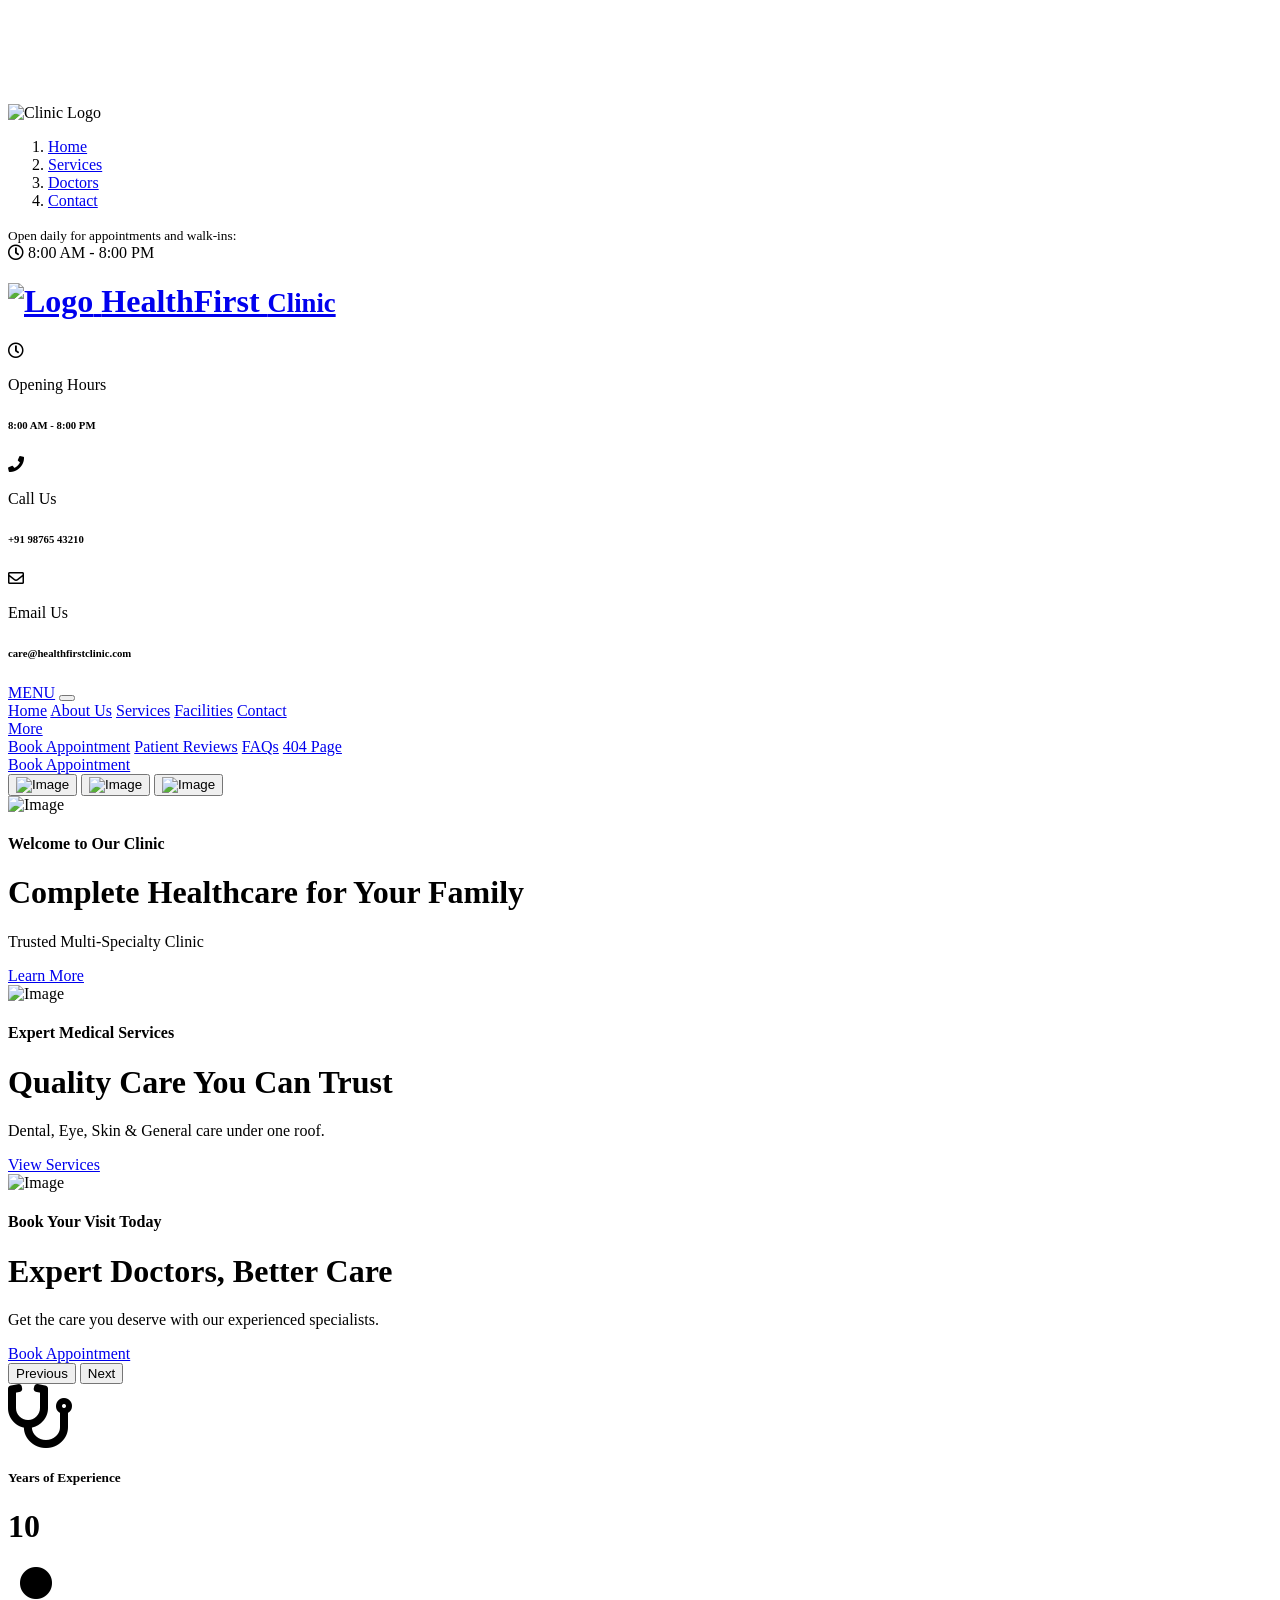
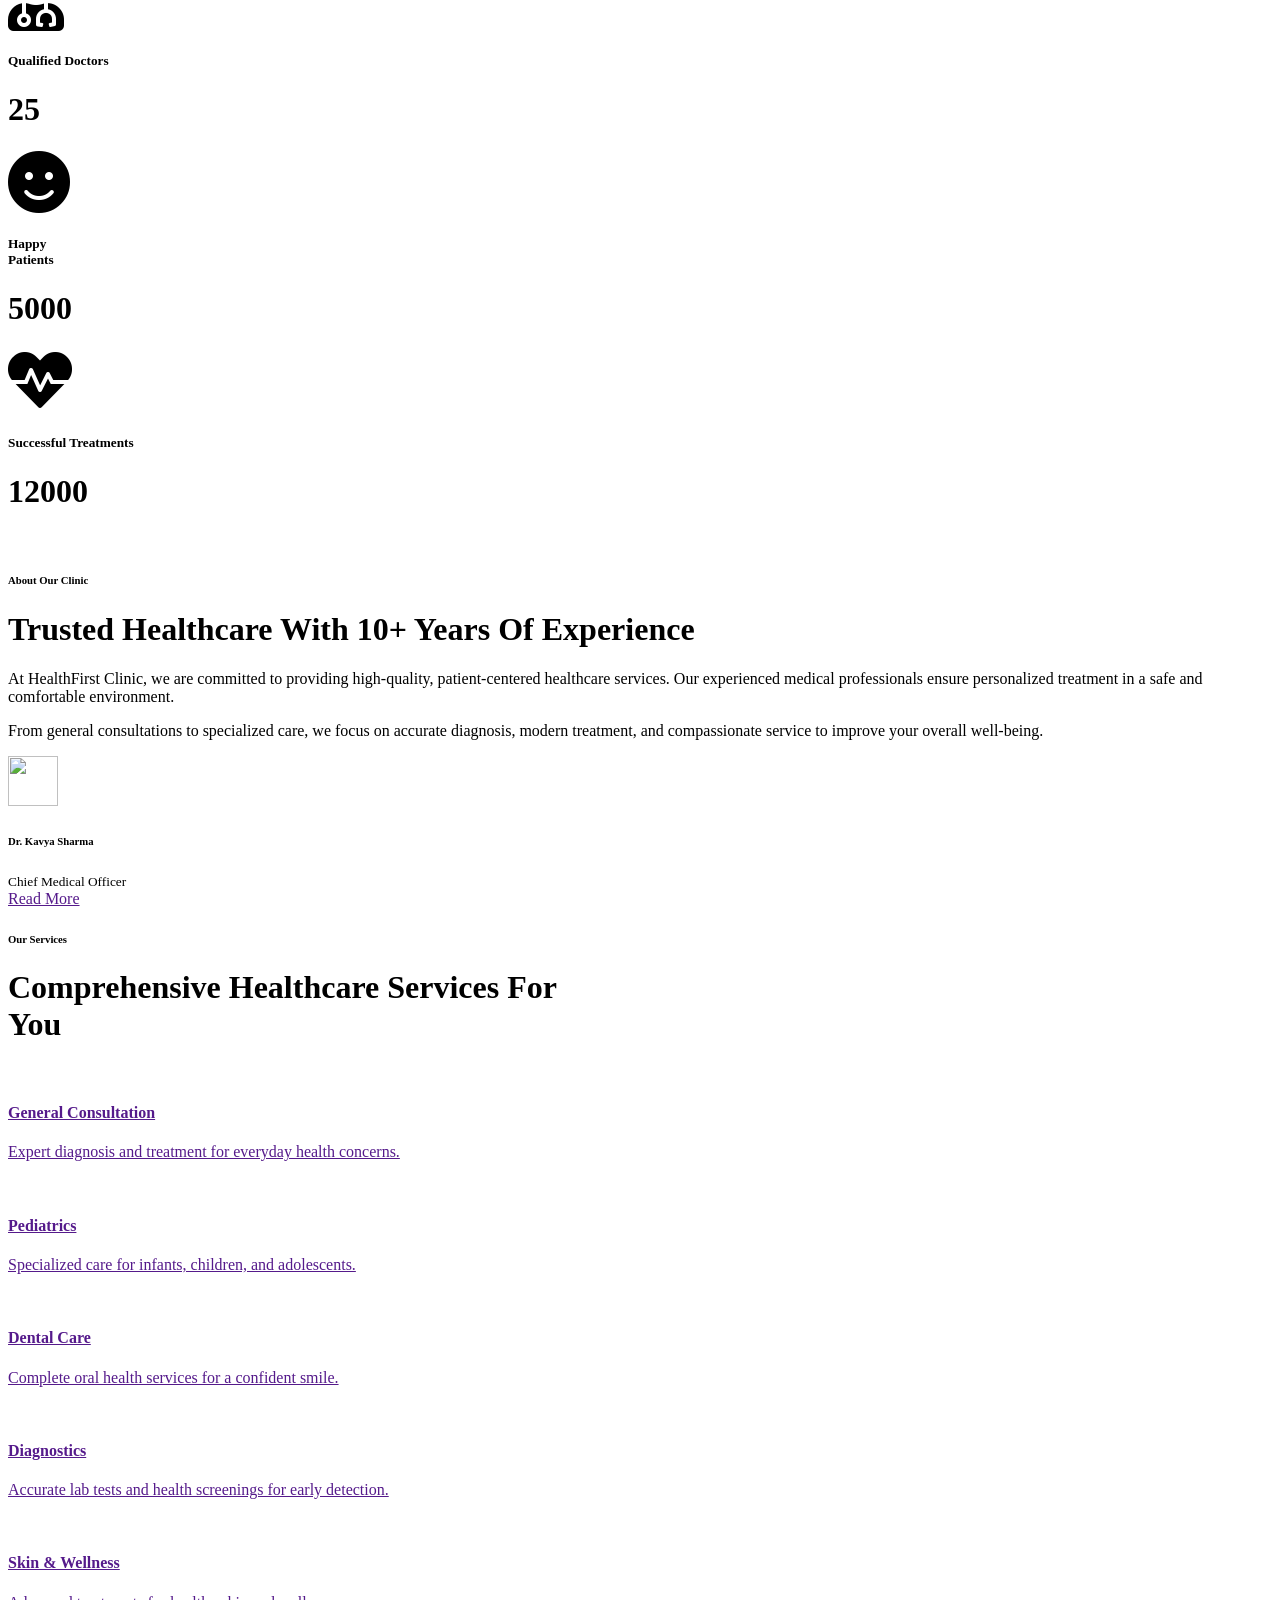
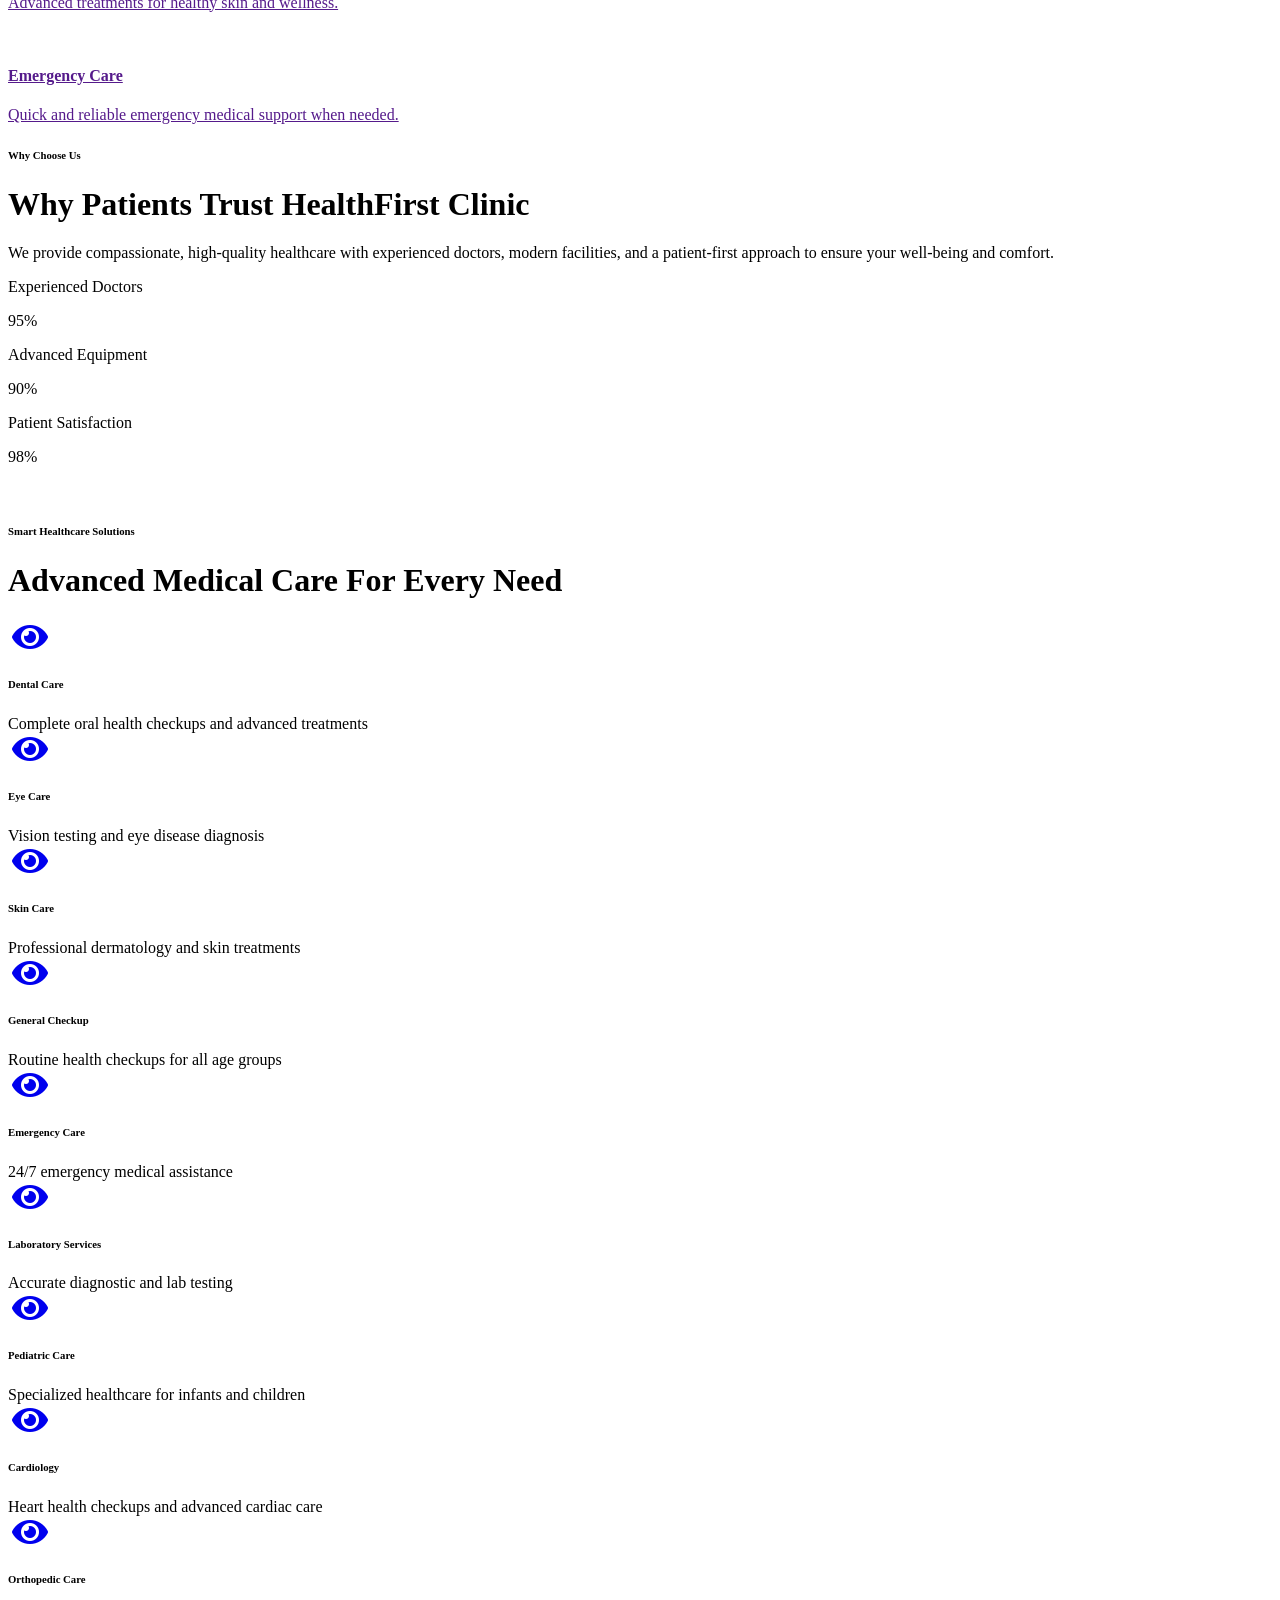
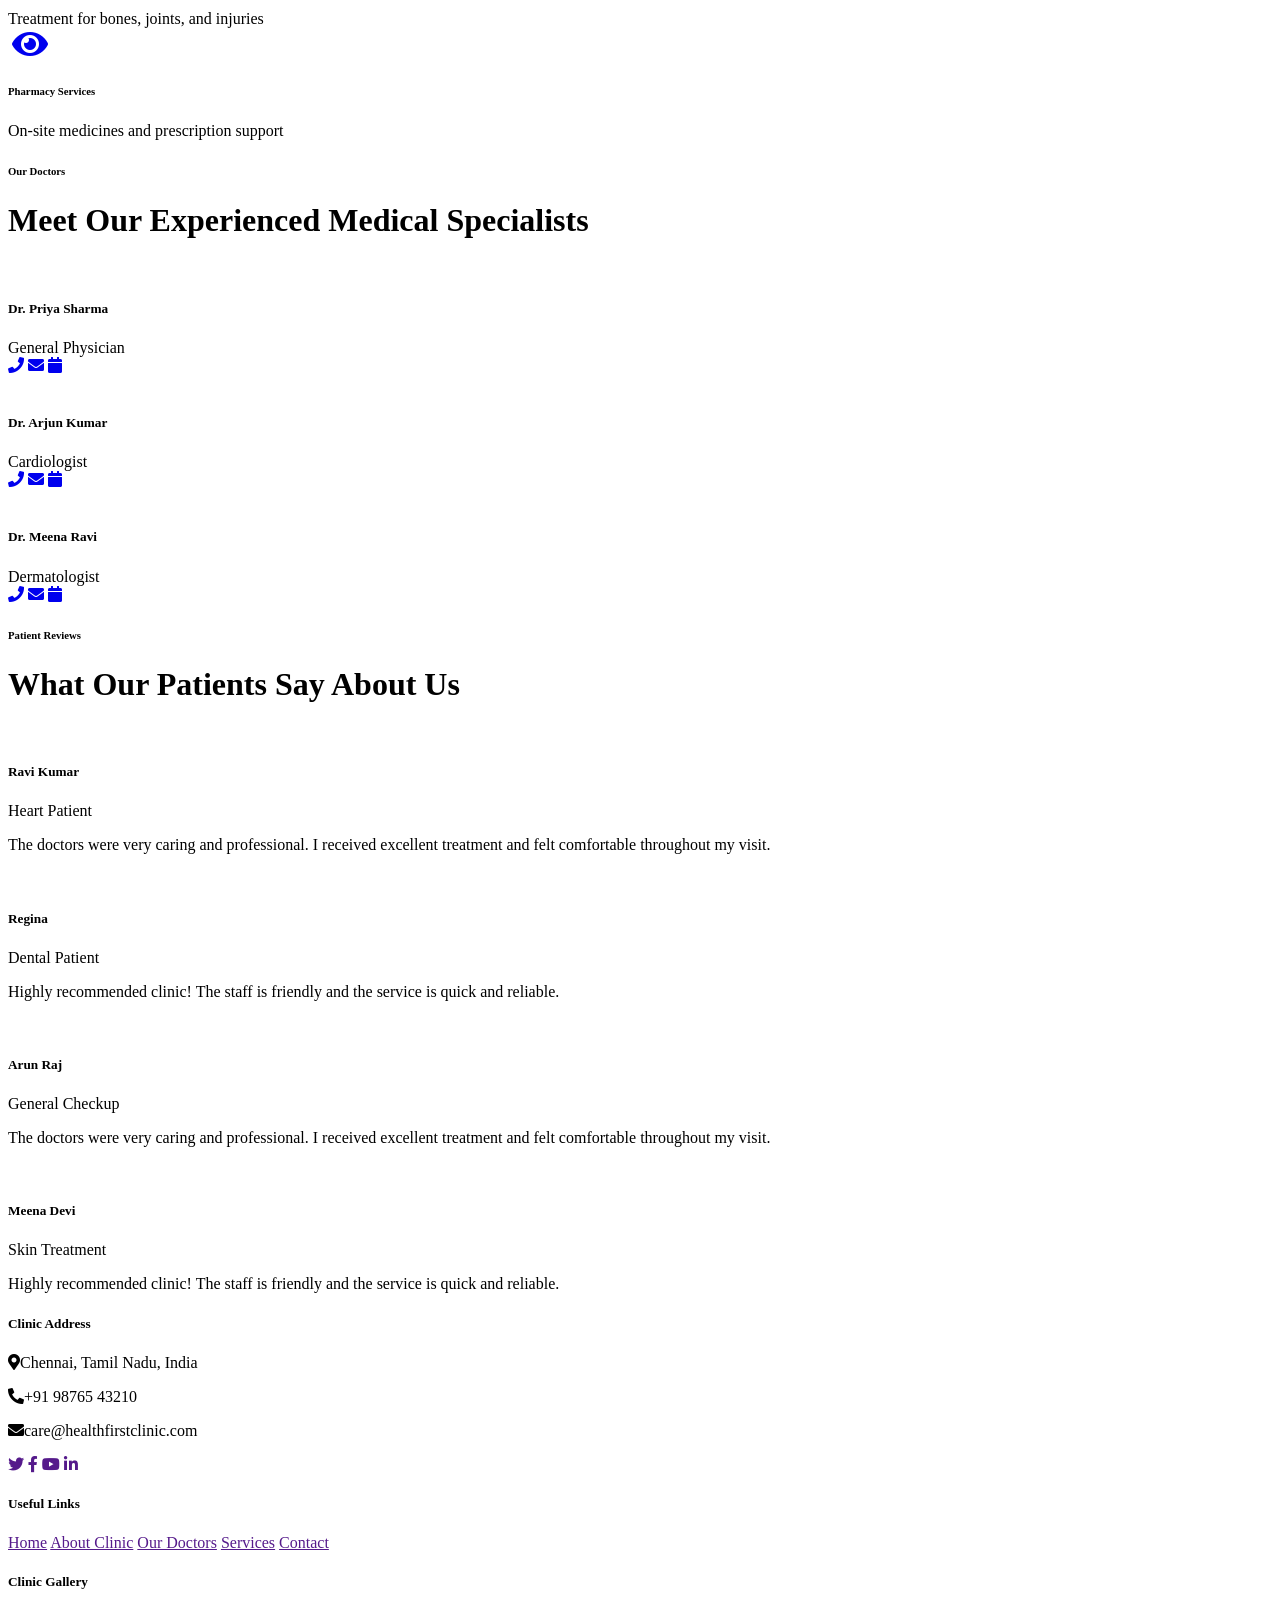
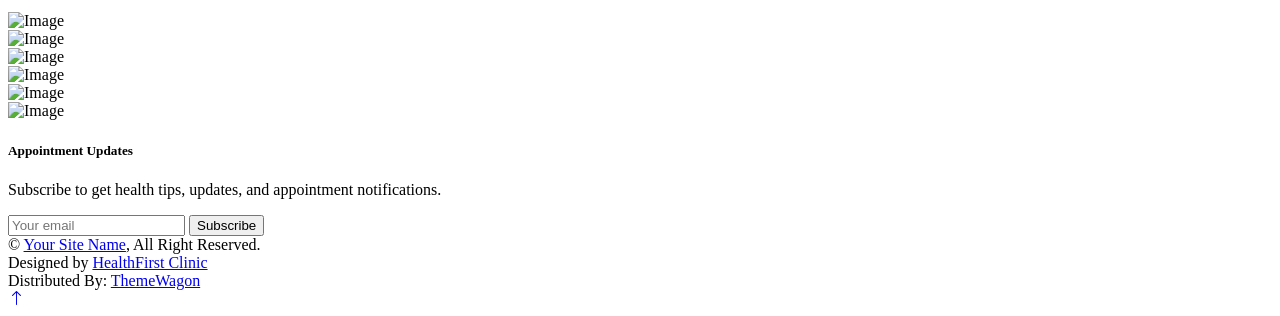
==== index.html @ e44567f0 "Add files via upload" ====
<!DOCTYPE html>
<html lang="en">

<head>
    <meta charset="utf-8">
    <title>HealthFirst Clinic</title>
    <meta content="width=device-width, initial-scale=1.0" name="viewport">
    <meta content="clinic, family doctor, dental care, pediatrics, diagnostics, healthcare" name="keywords">
    <meta
        content="HealthFirst Clinic offers family medicine, pediatrics, diagnostics, dental care, and preventive wellness services in a welcoming modern clinic."
        name="description">

    <!-- Favicon -->
    <link href="img/logo.png" rel="icon">

    <!-- Google Web Fonts -->
    <link rel="preconnect" href="https://fonts.googleapis.com">
    <link rel="preconnect" href="https://fonts.gstatic.com" crossorigin>
    <link
        href="https://fonts.googleapis.com/css2?family=Manrope:wght@400;500;600;700;800&family=Libre+Baskerville:wght@400;700&display=swap"
        rel="stylesheet">

    <!-- Icon Font Stylesheet -->
    <link href="https://cdnjs.cloudflare.com/ajax/libs/font-awesome/5.10.0/css/all.min.css" rel="stylesheet">
    <link href="https://cdn.jsdelivr.net/npm/bootstrap-icons@1.4.1/font/bootstrap-icons.css" rel="stylesheet">

    <!-- Libraries Stylesheet -->
    <link href="lib/animate/animate.min.css" rel="stylesheet">
    <link href="lib/owlcarousel/assets/owl.carousel.min.css" rel="stylesheet">
    <link href="lib/lightbox/css/lightbox.min.css" rel="stylesheet">

    <!-- Customized Bootstrap Stylesheet -->
    <link href="css/bootstrap.min.css" rel="stylesheet">

    <!-- Template Stylesheet -->
    <link href="css/style.css" rel="stylesheet">
</head>

<body>
    <!-- Spinner Start -->
    <div id="spinner"
        class="show bg-white position-fixed translate-middle w-100 vh-100 top-50 start-50 d-flex align-items-center justify-content-center">
        <div class="spinner-border position-relative text-primary" style="width: 6rem; height: 6rem;" role="status">
        </div>
        <img src="img/logo.png" class="spinner-logo position-absolute top-50 start-50 translate-middle"
            alt="Clinic Logo">
    </div>
    <!-- Spinner End -->


    <!-- Topbar Start -->
    <div class="container-fluid bg-light px-0 wow fadeIn" data-wow-delay="0.1s">
        <div class="row gx-0 align-items-center d-none d-lg-flex">
            <div class="col-lg-6 px-5 text-start">
                <ol class="breadcrumb mb-0">
                    <li class="breadcrumb-item"><a class="small text-secondary" href="#home">Home</a></li>
                    <li class="breadcrumb-item"><a class="small text-secondary" href="#services">Services</a></li>
                    <li class="breadcrumb-item"><a class="small text-secondary" href="#team">Doctors</a></li>
                    <li class="breadcrumb-item"><a class="small text-secondary" href="#contact">Contact</a></li>
                </ol>
            </div>
            <div class="col-lg-6 px-5 text-end">
                <small>Open daily for appointments and walk-ins:</small>
                <div class="h-100 d-inline-flex align-items-center">
                    <span class="btn-square text-primary border-end rounded-0"><i class="far fa-clock"></i></span>
                    <span class="small ps-3 text-secondary">8:00 AM - 8:00 PM</span>
                </div>
            </div>
        </div>
    </div>
    <!-- Topbar End -->


    <!-- Brand & Contact Start -->
    <div class="container-fluid py-4 px-5 wow fadeIn" data-wow-delay="0.1s">
        <div class="row align-items-center top-bar">
            <div class="col-lg-4 col-md-12 text-center text-lg-start">
                <a href="index.html" class="navbar-brand m-0 p-0">
                    <h1 class="fw-bold m-0 d-flex align-items-center">

                        <img src="img/logo.png" alt="Logo" class="logo-img">

                        <span class="logo-text">
                            HealthFirst
                            <small>Clinic</small>
                        </span>

                    </h1>
                </a>
            </div>

            <!-- Contact Info -->
            <div class="col-lg-8 d-none d-lg-block">
                <div class="row">

                    <!-- Opening Hours -->
                    <div class="col-lg-4 d-flex align-items-center ">
                        <div class="d-flex align-items-center">
                            <div class="flex-shrink-0 btn-lg-square border rounded-circle">
                                <i class="far fa-clock text-primary"></i>
                            </div>
                            <div class="ps-3">
                                <p class="mb-2">Opening Hours</p>
                                <h6 class="mb-0">8:00 AM - 8:00 PM</h6>
                            </div>
                        </div>
                    </div>

                    <!-- Call Us -->
                    <div class="col-lg-4 d-flex align-items-center ">
                        <div class="d-flex align-items-center">
                            <div class="flex-shrink-0 btn-lg-square border rounded-circle">
                                <i class="fa fa-phone text-primary"></i>
                            </div>
                            <div class="ps-3">
                                <p class="mb-2">Call Us</p>
                                <h6 class="mb-0">+91 98765 43210</h6>
                            </div>
                        </div>
                    </div>

                    <!-- Email -->
                    <div class="col-lg-4 d-flex align-items-center justify-content-end">
                        <div class="d-flex align-items-center">
                            <div class="flex-shrink-0 btn-lg-square border rounded-circle">
                                <i class="far fa-envelope text-primary"></i>
                            </div>
                            <div class="ps-3">
                                <p class="mb-2">Email Us</p>
                                <h6 class="mb-0">care@healthfirstclinic.com</h6>
                            </div>
                        </div>
                    </div>

                </div>
            </div>

        </div>
    </div>
    <!-- Brand & Contact End -->


    <!-- Navbar Start -->
    <nav class="navbar navbar-expand-lg bg-primary navbar-dark sticky-top py-lg-0 px-lg-5 wow fadeIn"
        data-wow-delay="0.1s">
        <a href="#" class="navbar-brand ms-3 d-lg-none">MENU</a>
        <button type="button" class="navbar-toggler me-3" data-bs-toggle="collapse" data-bs-target="#navbarCollapse">
            <span class="navbar-toggler-icon"></span>
        </button>
        <div class="collapse navbar-collapse" id="navbarCollapse">
            <div class="navbar-nav me-auto p-3 p-lg-0">
                <a href="index.html" class="nav-item nav-link active">Home</a>
                <a href="about.html" class="nav-item nav-link">About Us</a>
                <a href="services.html" class="nav-item nav-link">Services</a>
                <a href="facilities.html" class="nav-item nav-link">Facilities</a>
                <a href="contact.html" class="nav-item nav-link">Contact</a>
                <div class="nav-item dropdown">
                    <a href="#" class="nav-link dropdown-toggle" data-bs-toggle="dropdown">More</a>

                    <div class="dropdown-menu border-0 rounded-0 rounded-bottom m-0">
                        <a href="appointment.html" class="dropdown-item">Book Appointment</a>
                        <a href="testimonial.html" class="dropdown-item">Patient Reviews</a>
                        <a href="faq.html" class="dropdown-item">FAQs</a>
                        <a href="404.html" class="dropdown-item">404 Page</a>
                    </div>
                </div>
            </div>

            <a href="#contact" class="btn btn-sm btn-light rounded-pill py-2 px-4 d-none d-lg-block">Book
                Appointment</a>
        </div>
    </nav>
    <!-- Navbar End -->


    <!-- Carousel Start -->
    <div class="container-fluid p-0 mb-5 hero-gradient wow fadeIn" data-wow-delay="0.1s">
        <div id="header-carousel" class="carousel slide" data-bs-ride="carousel">
            <div class="carousel-indicators">
                <button type="button" data-bs-target="#header-carousel" data-bs-slide-to="0" class="active"
                    aria-current="true" aria-label="Slide 1">
                    <img class="img-fluid" src="img/carousel-1.jpg" alt="Image">
                </button>
                <button type="button" data-bs-target="#header-carousel" data-bs-slide-to="1" aria-label="Slide 2">
                    <img class="img-fluid" src="img/carousel-2.jpg" alt="Image">
                </button>
                <button type="button" data-bs-target="#header-carousel" data-bs-slide-to="2" aria-label="Slide 3">
                    <img class="img-fluid" src="img/carousel-3.jpg" alt="Image">
                </button>
            </div>
            <div class="carousel-inner">
                <div class="carousel-item active">
                    <img class="w-100" src="img/carousel-1.jpg" alt="Image">
                    <div class="carousel-caption">
                        <div class="p-3" style="max-width: 900px;">
                            <h4 class="text-white text-uppercase mb-4 animated zoomIn">Welcome to Our Clinic</h4>
                            <h1 class="display-1 text-white mb-0 animated zoomIn">Complete Healthcare for Your Family
                            </h1>
                            <p class="text-white mb-3">Trusted Multi-Specialty Clinic</p>
                            <a href="#" class="btn btn-primary py-3 px-5 animated zoomIn">
                                Learn More
                            </a>
                        </div>
                    </div>
                </div>
                <div class="carousel-item">
                    <img class="w-100" src="img/carousel-2.jpg" alt="Image">
                    <div class="carousel-caption">
                        <div class="p-3" style="max-width: 900px;">
                            <h4 class="text-white text-uppercase mb-4 animated zoomIn">Expert Medical Services</h4>
                            <h1 class="display-1 text-white mb-0 animated zoomIn">Quality Care You Can Trust</h1>
                            <p class="text-white mb-4 animated zoomIn">
                                Dental, Eye, Skin & General care under one roof.
                            </p>
                            <a href="#" class="btn btn-primary py-3 px-5 animated zoomIn">
                                View Services
                            </a>
                        </div>
                    </div>
                </div>
                <div class="carousel-item">
                    <img class="w-100" src="img/carousel-3.jpg" alt="Image">
                    <div class="carousel-caption">
                        <div class="p-3" style="max-width: 900px;">
                            <h4 class="text-white text-uppercase mb-4 animated zoomIn">Book Your Visit Today</h4>
                            <h1 class="display-1 text-white mb-0 animated zoomIn">Expert Doctors, Better Care</h1>
                            <p class="text-white mb-4 animated zoomIn">
                                Get the care you deserve with our experienced specialists.
                            </p>
                            <a href="#" class="btn btn-primary py-3 px-5 animated zoomIn">
                                Book Appointment
                            </a>
                        </div>
                    </div>
                </div>
            </div>
            <button class="carousel-control-prev" type="button" data-bs-target="#header-carousel" data-bs-slide="prev">
                <span class="carousel-control-prev-icon" aria-hidden="true"></span>
                <span class="visually-hidden">Previous</span>
            </button>
            <button class="carousel-control-next" type="button" data-bs-target="#header-carousel" data-bs-slide="next">
                <span class="carousel-control-next-icon" aria-hidden="true"></span>
                <span class="visually-hidden">Next</span>
            </button>
        </div>
    </div>
    <!-- Carousel End -->


    <!-- Facts Start -->
    <div class="container-xxl py-5">
        <div class="container">
            <div class="row g-4">
                <div class="col-lg-3 col-md-6 wow fadeInUp" data-wow-delay="0.1s">
                    <div class="fact-item bg-light rounded text-center h-100 p-5">
                        <i class="fa fa-stethoscope fa-4x gradient-icon mb-4"></i>
                        <h5 class="mb-3">Years of Experience</h5>
                        <h1 class="display-5 mb-0" data-toggle="counter-up">10</h1>
                    </div>
                </div>
                <div class="col-lg-3 col-md-6 wow fadeInUp" data-wow-delay="0.3s">
                    <div class="fact-item bg-light rounded text-center h-100 p-5">
                        <i class="fa fa-user-md fa-4x gradient-icon mb-4"></i>
                        <h5 class="mb-3">Qualified Doctors</h5>
                        <h1 class="display-5 mb-0" data-toggle="counter-up">25</h1>
                    </div>
                </div>
                <div class="col-lg-3 col-md-6 wow fadeInUp" data-wow-delay="0.5s">
                    <div class="fact-item bg-light rounded text-center h-100 p-5">
                        <i class="fa fa-smile fa-4x gradient-icon mb-4"></i>
                        <h5 class="mb-3">Happy <br> Patients</h5>
                        <h1 class="display-5 mb-0" data-toggle="counter-up">5000</h1>
                    </div>
                </div>
                <div class="col-lg-3 col-md-6 wow fadeInUp" data-wow-delay="0.7s">
                    <div class="fact-item bg-light rounded text-center h-100 p-5">
                        <i class="fa fa-heartbeat fa-4x gradient-icon mb-4"></i>
                        <h5 class="mb-3">Successful Treatments</h5>
                        <h1 class="display-5 mb-0" data-toggle="counter-up">12000</h1>
                    </div>
                </div>
            </div>
        </div>
    </div>
    <!-- Facts End -->


    <!-- About Start -->
    <div class="container-xxl py-5">
        <div class="container">
            <div class="row g-5">
                <div class="col-lg-6 wow fadeInUp" data-wow-delay="0.1s">
                    <div class="img-border">
                        <img class="img-fluid" src="img/about.jpg" alt="">
                    </div>
                </div>
                <div class="col-lg-6 wow fadeInUp" data-wow-delay="0.5s">
                    <div class="h-100">
                        <h6 class="section-title bg-white text-start text-primary pe-3">About Our Clinic</h6>
                        <h1 class="display-6 mb-4">Trusted Healthcare With <span class="text-primary">10+ Years</span>
                            Of Experience</h1>
                        <p>At HealthFirst Clinic, we are committed to providing high-quality, patient-centered
                            healthcare
                            services. Our experienced medical professionals ensure personalized treatment in a safe and
                            comfortable environment.
                        </p>
                        <p class="mb-4">From general consultations to specialized care, we focus on accurate diagnosis,
                            modern treatment,
                            and compassionate service to improve your overall well-being.
                        </p>
                        <div class="d-flex align-items-center mb-4 pb-2">
                            <img class="flex-shrink-0 rounded-circle" src="img/team-1.jpg" alt=""
                                style="width: 50px; height: 50px;">
                            <div class="ps-4">
                                <h6>Dr. Kavya Sharma</h6>
                                <small>Chief Medical Officer</small>
                            </div>
                        </div>
                        <a class="btn btn-primary rounded-pill py-3 px-5" href="">Read More</a>
                    </div>
                </div>
            </div>
        </div>
    </div>
    <!-- About End -->


    <!-- Service Start -->
    <div class="container-xxl py-5">
        <div class="container">
            <div class="text-center mx-auto mb-5 wow fadeInUp" data-wow-delay="0.1s" style="max-width: 600px;">
                <h6 class="section-title bg-white text-center text-primary px-3">Our Services</h6>
                <h1 class="display-6 mb-4">Comprehensive Healthcare Services For You</h1>
            </div>
            <div class="row g-4">
                <div class="col-lg-4 col-md-6 wow fadeInUp" data-wow-delay="0.1s">
                    <a class="service-item d-block rounded text-center h-100 p-4" href="">
                        <img class="img-fluid rounded mb-4" src="img/service-1.jpg" alt="">
                        <h4 class="mb-0">General Consultation</h4>
                        <p class="clinic-text">Expert diagnosis and treatment for everyday health concerns.</p>
                    </a>
                </div>
                <div class="col-lg-4 col-md-6 wow fadeInUp" data-wow-delay="0.3s">
                    <a class="service-item d-block rounded text-center h-100 p-4" href="">
                        <img class="img-fluid rounded mb-4" src="img/service-2.jpg" alt="">
                        <h4 class="mb-0">Pediatrics</h4>
                        <p class="clinic-text">Specialized care for infants, children, and adolescents.</p>
                    </a>
                </div>
                <div class="col-lg-4 col-md-6 wow fadeInUp" data-wow-delay="0.5s">
                    <a class="service-item d-block rounded text-center h-100 p-4" href="">
                        <img class="img-fluid rounded mb-4" src="img/service-3.jpg" alt="">
                        <h4 class="mb-0">Dental Care</h4>
                        <p class="clinic-text">Complete oral health services for a confident smile.</p>
                    </a>
                </div>
                <div class="col-lg-4 col-md-6 wow fadeInUp" data-wow-delay="0.1s">
                    <a class="service-item d-block rounded text-center h-100 p-4" href="">
                        <img class="img-fluid rounded mb-4" src="img/service-4.jpg" alt="">
                        <h4 class="mb-0">Diagnostics</h4>
                        <p class="clinic-text">Accurate lab tests and health screenings for early detection.</p>
                    </a>
                </div>
                <div class="col-lg-4 col-md-6 wow fadeInUp" data-wow-delay="0.3s">
                    <a class="service-item d-block rounded text-center h-100 p-4" href="">
                        <img class="img-fluid rounded mb-4" src="img/service-5.jpg" alt="">
                        <h4 class="mb-0">Skin & Wellness</h4>
                        <p class="clinic-text">Advanced treatments for healthy skin and wellness.</p>
                    </a>
                </div>
                <div class="col-lg-4 col-md-6 wow fadeInUp" data-wow-delay="0.5s">
                    <a class="service-item d-block rounded text-center h-100 p-4" href="">
                        <img class="img-fluid rounded mb-4" src="img/service-6.jpg" alt="">
                        <h4 class="mb-0">Emergency Care</h4>
                        <p class="clinic-text">Quick and reliable emergency medical support when needed.</p>
                    </a>
                </div>
            </div>
        </div>
    </div>
    <!-- Service End -->


    <!-- Feature Start -->
    <div class="container-xxl py-5">
        <div class="container">
            <div class="row g-5">
                <div class="col-lg-6 wow fadeInUp" data-wow-delay="0.1s">
                    <div class="h-100">
                        <h6 class="section-title bg-white text-start text-primary pe-3">Why Choose Us</h6>
                        <h1 class="display-6 mb-4">
                            Why Patients Trust <span class="text-primary">HealthFirst Clinic</span>
                        </h1>
                        <p class="clinic-text mb-4">
                            We provide compassionate, high-quality healthcare with experienced doctors, modern
                            facilities,
                            and a patient-first approach to ensure your well-being and comfort.
                        </p>
                        <div class="row g-4">
                            <div class="col-12">
                                <div class="skill">
                                    <div class="d-flex justify-content-between">
                                        <p class="mb-2">Experienced Doctors</p>
                                        <p class="mb-2">95%</p>
                                    </div>
                                    <div class="progress">
                                        <div class="progress-bar" style="width:95%"></div>
                                    </div>
                                </div>
                            </div>

                            <div class="col-12">
                                <div class="skill">
                                    <div class="d-flex justify-content-between">
                                        <p class="mb-2">Advanced Equipment</p>
                                        <p class="mb-2">90%</p>
                                    </div>
                                    <div class="progress">
                                        <div class="progress-bar" style="width:90%"></div>
                                    </div>
                                </div>
                            </div>

                            <div class="col-12">
                                <div class="skill">
                                    <div class="d-flex justify-content-between">
                                        <p class="mb-2">Patient Satisfaction</p>
                                        <p class="mb-2">98%</p>
                                    </div>
                                    <div class="progress">
                                        <div class="progress-bar" style="width:98%"></div>
                                    </div>
                                </div>
                            </div>
                        </div>
                    </div>
                </div>
                <div class="col-lg-6 wow fadeInUp" data-wow-delay="0.5s">
                    <div class="img-border">
                        <img class="img-fluid" src="img/feature.jpg" alt="">
                    </div>
                </div>
            </div>
        </div>
    </div>
    <!-- Feature End -->


    <!-- Project Start -->
    <div class="container-xxl py-5">
        <div class="container">
            <div class="text-center mx-auto mb-5 wow fadeInUp" data-wow-delay="0.1s" style="max-width: 600px;">
                <h6 class="section-title bg-white text-center text-primary px-3">Smart Healthcare Solutions</h6>
                <h1 class="display-6 mb-4">Advanced Medical Care For Every Need</h1>
            </div>
            <div class="owl-carousel project-carousel wow fadeInUp" data-wow-delay="0.1s">
                <div class="project-item border rounded h-100 p-4" data-dot="01">
                    <div class="position-relative mb-4">
                        <img class="img-fluid rounded" src="img/project-1.jpg" alt="">
                        <a href="img/project-1.jpg" data-lightbox="project"><i class="fa fa-eye fa-2x"></i></a>
                    </div>
                    <h6>Dental Care</h6>
                    <span>Complete oral health checkups and advanced treatments</span>
                </div>
                <div class="project-item border rounded h-100 p-4" data-dot="02">
                    <div class="position-relative mb-4">
                        <img class="img-fluid rounded" src="img/project-2.jpg" alt="">
                        <a href="img/project-2.jpg" data-lightbox="project"><i class="fa fa-eye fa-2x"></i></a>
                    </div>
                    <h6>Eye Care</h6>
                    <span>Vision testing and eye disease diagnosis</span>
                </div>
                <div class="project-item border rounded h-100 p-4" data-dot="03">
                    <div class="position-relative mb-4">
                        <img class="img-fluid rounded" src="img/project-3.jpg" alt="">
                        <a href="img/project-2.jpg" data-lightbox="project"><i class="fa fa-eye fa-2x"></i></a>
                    </div>
                    <h6>Skin Care</h6>
                    <span>Professional dermatology and skin treatments</span>
                </div>
                <div class="project-item border rounded h-100 p-4" data-dot="04">
                    <div class="position-relative mb-4">
                        <img class="img-fluid rounded" src="img/project-4.jpg" alt="">
                        <a href="img/project-4.jpg" data-lightbox="project"><i class="fa fa-eye fa-2x"></i></a>
                    </div>
                    <h6>General Checkup</h6>
                    <span>Routine health checkups for all age groups</span>
                </div>
                <div class="project-item border rounded h-100 p-4" data-dot="05">
                    <div class="position-relative mb-4">
                        <img class="img-fluid rounded" src="img/project-5.jpg" alt="">
                        <a href="img/project-5.jpg" data-lightbox="project"><i class="fa fa-eye fa-2x"></i></a>
                    </div>
                    <h6>Emergency Care</h6>
                    <span>24/7 emergency medical assistance</span>
                </div>
                <div class="project-item border rounded h-100 p-4" data-dot="06">
                    <div class="position-relative mb-4">
                        <img class="img-fluid rounded" src="img/project-6.jpg" alt="">
                        <a href="img/project-6.jpg" data-lightbox="project"><i class="fa fa-eye fa-2x"></i></a>
                    </div>
                    <h6>Laboratory Services</h6>
                    <span>Accurate diagnostic and lab testing</span>
                </div>
                <div class="project-item border rounded h-100 p-4" data-dot="07">
                    <div class="position-relative mb-4">
                        <img class="img-fluid rounded" src="img/project-7.jpg" alt="">
                        <a href="img/project-7.jpg" data-lightbox="project"><i class="fa fa-eye fa-2x"></i></a>
                    </div>
                    <h6>Pediatric Care</h6>
                    <span>Specialized healthcare for infants and children</span>
                </div>
                <div class="project-item border rounded h-100 p-4" data-dot="08">
                    <div class="position-relative mb-4">
                        <img class="img-fluid rounded" src="img/project-8.jpg" alt="">
                        <a href="img/project-8.jpg" data-lightbox="project"><i class="fa fa-eye fa-2x"></i></a>
                    </div>
                    <h6>Cardiology</h6>
                    <span>Heart health checkups and advanced cardiac care</span>
                </div>
                <div class="project-item border rounded h-100 p-4" data-dot="09">
                    <div class="position-relative mb-4">
                        <img class="img-fluid rounded" src="img/project-9.jpg" alt="">
                        <a href="img/project-9.jpg" data-lightbox="project"><i class="fa fa-eye fa-2x"></i></a>
                    </div>
                    <h6>Orthopedic Care</h6>
                    <span>Treatment for bones, joints, and injuries</span>
                </div>
                <div class="project-item border rounded h-100 p-4" data-dot="10">
                    <div class="position-relative mb-4">
                        <img class="img-fluid rounded" src="img/project-10.jpg" alt="">
                        <a href="img/project-10.jpg" data-lightbox="project"><i class="fa fa-eye fa-2x"></i></a>
                    </div>
                    <h6>Pharmacy Services</h6>
                    <span>On-site medicines and prescription support</span>
                </div>
            </div>
        </div>
    </div>
    <!-- Project End -->


    <!-- Team Start -->
    <div class="container-xxl py-5">
        <div class="container">
            <div class="text-center mx-auto mb-5 wow fadeInUp" data-wow-delay="0.1s" style="max-width: 600px;">
                <h6 class="section-title bg-white text-center text-primary px-3">Our Doctors</h6>
                <h1 class="display-6 mb-4">Meet Our Experienced Medical Specialists</h1>
            </div>
            <div class="row g-4">
                <div class="col-lg-4 col-md-6 wow fadeInUp" data-wow-delay="0.1s">
                    <div class="team-item text-center p-4">
                        <img class="img-fluid border rounded-circle w-75 p-2 mb-4" src="img/doctor-1.jpg" alt="">
                        <div class="team-text">
                            <div class="team-title">
                                <h5>Dr. Priya Sharma</h5>
                                <span>General Physician</span>
                            </div>
                            <div class="team-social">
                                <a class="btn btn-square btn-primary rounded-circle" href="#"><i
                                        class="fa fa-phone"></i></a>
                                <a class="btn btn-square btn-primary rounded-circle" href="#"><i
                                        class="fa fa-envelope"></i></a>
                                <a class="btn btn-square btn-primary rounded-circle" href="#"><i
                                        class="fa fa-calendar"></i></a>
                            </div>
                        </div>
                    </div>
                </div>
                <div class="col-lg-4 col-md-6 wow fadeInUp" data-wow-delay="0.3s">
                    <div class="team-item text-center p-4">
                        <img class="img-fluid border rounded-circle w-75 p-2 mb-4" src="img/doctor-2.jpg" alt="">
                        <div class="team-text">
                            <div class="team-title">
                                <h5>Dr. Arjun Kumar</h5>
                                <span>Cardiologist</span>
                            </div>
                            <div class="team-social">
                                <a class="btn btn-square btn-primary rounded-circle" href="#"><i
                                        class="fa fa-phone"></i></a>
                                <a class="btn btn-square btn-primary rounded-circle" href="#"><i
                                        class="fa fa-envelope"></i></a>
                                <a class="btn btn-square btn-primary rounded-circle" href="#"><i
                                        class="fa fa-calendar"></i></a>
                            </div>
                        </div>
                    </div>
                </div>
                <div class="col-lg-4 col-md-6 wow fadeInUp" data-wow-delay="0.5s">
                    <div class="team-item text-center p-4">
                        <img class="img-fluid border rounded-circle w-75 p-2 mb-4" src="img/doctor-3.jpg" alt="">
                        <div class="team-text">
                            <div class="team-title">
                                <h5>Dr. Meena Ravi</h5>
                                <span>Dermatologist</span>
                            </div>
                            <div class="team-social">
                                <a class="btn btn-square btn-primary rounded-circle" href="#"><i
                                        class="fa fa-phone"></i></a>
                                <a class="btn btn-square btn-primary rounded-circle" href="#"><i
                                        class="fa fa-envelope"></i></a>
                                <a class="btn btn-square btn-primary rounded-circle" href="#"><i
                                        class="fa fa-calendar"></i></a>
                            </div>
                        </div>
                    </div>
                </div>
            </div>
        </div>
    </div>
    <!-- Team End -->


    <!-- Testimonial Start -->
    <div class="container-xxl py-5">
        <div class="container">
            <div class="text-center mx-auto mb-5 wow fadeInUp" data-wow-delay="0.1s" style="max-width: 600px;">
                <h6 class="section-title bg-white text-center text-primary px-3">Patient Reviews</h6>
                <h1 class="display-6 mb-4">What Our Patients Say About Us</h1>
            </div>
            <div class="owl-carousel testimonial-carousel wow fadeInUp" data-wow-delay="0.1s">
                <div class="testimonial-item bg-light rounded p-4">
                    <div class="d-flex align-items-center mb-4">
                        <img class="flex-shrink-0 rounded-circle border p-1" src="img/p-1.jpg" alt="">
                        <div class="ms-4">
                            <h5 class="mb-1">Ravi Kumar</h5>
                            <span>Heart Patient</span>
                        </div>
                    </div>
                    <p class="mb-0">The doctors were very caring and professional. I received excellent treatment and
                        felt comfortable throughout my visit.</p>
                </div>
                <div class="testimonial-item bg-light rounded p-4">
                    <div class="d-flex align-items-center mb-4">
                        <img class="flex-shrink-0 rounded-circle border p-1" src="img/p-2.jpg" alt="">
                        <div class="ms-4">
                            <h5 class="mb-1">Regina</h5>
                            <span>Dental Patient</span>
                        </div>
                    </div>
                    <p class="mb-0">Highly recommended clinic! The staff is friendly and the service is quick and
                        reliable.</p>
                </div>
                <div class="testimonial-item bg-light rounded p-4">
                    <div class="d-flex align-items-center mb-4">
                        <img class="flex-shrink-0 rounded-circle border p-1" src="img/p-3.jpg" alt="">
                        <div class="ms-4">
                            <h5 class="mb-1">Arun Raj</h5>
                            <span>General Checkup</span>
                        </div>
                    </div>
                    <p class="mb-0">The doctors were very caring and professional. I received excellent treatment and
                        felt comfortable throughout my visit.</p>
                </div>
                <div class="testimonial-item bg-light rounded p-4">
                    <div class="d-flex align-items-center mb-4">
                        <img class="flex-shrink-0 rounded-circle border p-1" src="img/p-4.jpg" alt="">
                        <div class="ms-4">
                            <h5 class="mb-1">Meena Devi</h5>
                            <span>Skin Treatment</span>
                        </div>
                    </div>
                    <p class="mb-0">Highly recommended clinic! The staff is friendly and the service is quick and
                        reliable.</p>
                </div>
            </div>
        </div>
    </div>
    <!-- Testimonial End -->


    <!-- Footer Start -->
    <div class="container-fluid bg-dark text-body footer mt-5 pt-5 wow fadeIn" data-wow-delay="0.1s">
        <div class="container py-5">
            <div class="row g-5">
                <div class="col-lg-3 col-md-6">
                    <h5 class="text-light mb-4">Clinic Address</h5>
                    <p class="mb-2"><i class="fa fa-map-marker-alt me-3"></i>Chennai, Tamil Nadu, India</p>
                    <p class="mb-2"><i class="fa fa-phone-alt me-3"></i>+91 98765 43210</p>
                    <p class="mb-2"><i class="fa fa-envelope me-3"></i>care@healthfirstclinic.com</p>
                    <div class="d-flex pt-2">
                        <a class="btn btn-square btn-outline-secondary rounded-circle me-1" href=""><i
                                class="fab fa-twitter"></i></a>
                        <a class="btn btn-square btn-outline-secondary rounded-circle me-1" href=""><i
                                class="fab fa-facebook-f"></i></a>
                        <a class="btn btn-square btn-outline-secondary rounded-circle me-1" href=""><i
                                class="fab fa-youtube"></i></a>
                        <a class="btn btn-square btn-outline-secondary rounded-circle me-0" href=""><i
                                class="fab fa-linkedin-in"></i></a>
                    </div>
                </div>
                <div class="col-lg-3 col-md-6">
                    <h5 class="text-light mb-4">Useful Links</h5>
                    <a class="btn btn-link" href="">Home</a>
                    <a class="btn btn-link" href="">About Clinic</a>
                    <a class="btn btn-link" href="">Our Doctors</a>
                    <a class="btn btn-link" href="">Services</a>
                    <a class="btn btn-link" href="">Contact</a>
                </div>
                <div class="col-lg-3 col-md-6">
                    <h5 class="text-light mb-4">Clinic Gallery</h5>
                    <div class="row g-2">
                        <div class="col-4">
                            <img class="img-fluid rounded" src="img/project-1.jpg" alt="Image">
                        </div>
                        <div class="col-4">
                            <img class="img-fluid rounded" src="img/project-2.jpg" alt="Image">
                        </div>
                        <div class="col-4">
                            <img class="img-fluid rounded" src="img/project-3.jpg" alt="Image">
                        </div>
                        <div class="col-4">
                            <img class="img-fluid rounded" src="img/project-4.jpg" alt="Image">
                        </div>
                        <div class="col-4">
                            <img class="img-fluid rounded" src="img/project-5.jpg" alt="Image">
                        </div>
                        <div class="col-4">
                            <img class="img-fluid rounded" src="img/project-6.jpg" alt="Image">
                        </div>
                    </div>
                </div>
                <div class="col-lg-3 col-md-6">
                    <h5 class="text-light mb-4">Appointment Updates</h5>
                    <p>Subscribe to get health tips, updates, and appointment notifications.</p>
                    <div class="position-relative mx-auto" style="max-width: 400px;">
                        <input class="form-control bg-transparent border-secondary w-100 py-3 ps-4 pe-5" type="text"
                            placeholder="Your email">
                        <button type="button"
                            class="btn btn-primary py-2 position-absolute top-0 end-0 mt-2 me-2">Subscribe</button>
                    </div>
                </div>
            </div>
        </div>
        <div class="container-fluid copyright">
            <div class="container">
                <div class="row">
                    <div class="col-md-6 text-center text-md-start mb-3 mb-md-0">
                        &copy; <a href="#">Your Site Name</a>, All Right Reserved.
                    </div>
                    <div class="col-md-6 text-center text-md-end">
                        <!--/*** This template is free as long as you keep the footer author’s credit link/attribution link/backlink. If you'd like to use the template without the footer author’s credit link/attribution link/backlink, you can purchase the Credit Removal License from "https://htmlcodex.com/credit-removal". Thank you for your support. ***/-->
                        Designed by <a href="https://htmlcodex.com">HealthFirst Clinic</a>
                        <br>Distributed By: <a class="border-bottom" href="https://themewagon.com"
                            target="_blank">ThemeWagon</a>
                    </div>
                </div>
            </div>
        </div>
    </div>
    <!-- Footer End -->


    <!-- Back to Top -->
    <a href="#" class="btn btn-lg btn-primary btn-lg-square rounded-circle back-to-top"><i
            class="bi bi-arrow-up"></i></a>


    <!-- JavaScript Libraries -->
    <script src="https://code.jquery.com/jquery-3.4.1.min.js"></script>
    <script src="https://cdn.jsdelivr.net/npm/bootstrap@5.0.0/dist/js/bootstrap.bundle.min.js"></script>
    <script src="lib/wow/wow.min.js"></script>
    <script src="lib/easing/easing.min.js"></script>
    <script src="lib/waypoints/waypoints.min.js"></script>
    <script src="lib/counterup/counterup.min.js"></script>
    <script src="lib/owlcarousel/owl.carousel.min.js"></script>
    <script src="lib/lightbox/js/lightbox.min.js"></script>

    <!-- Template Javascript -->
    <script src="js/main.js"></script>
</body>

</html>
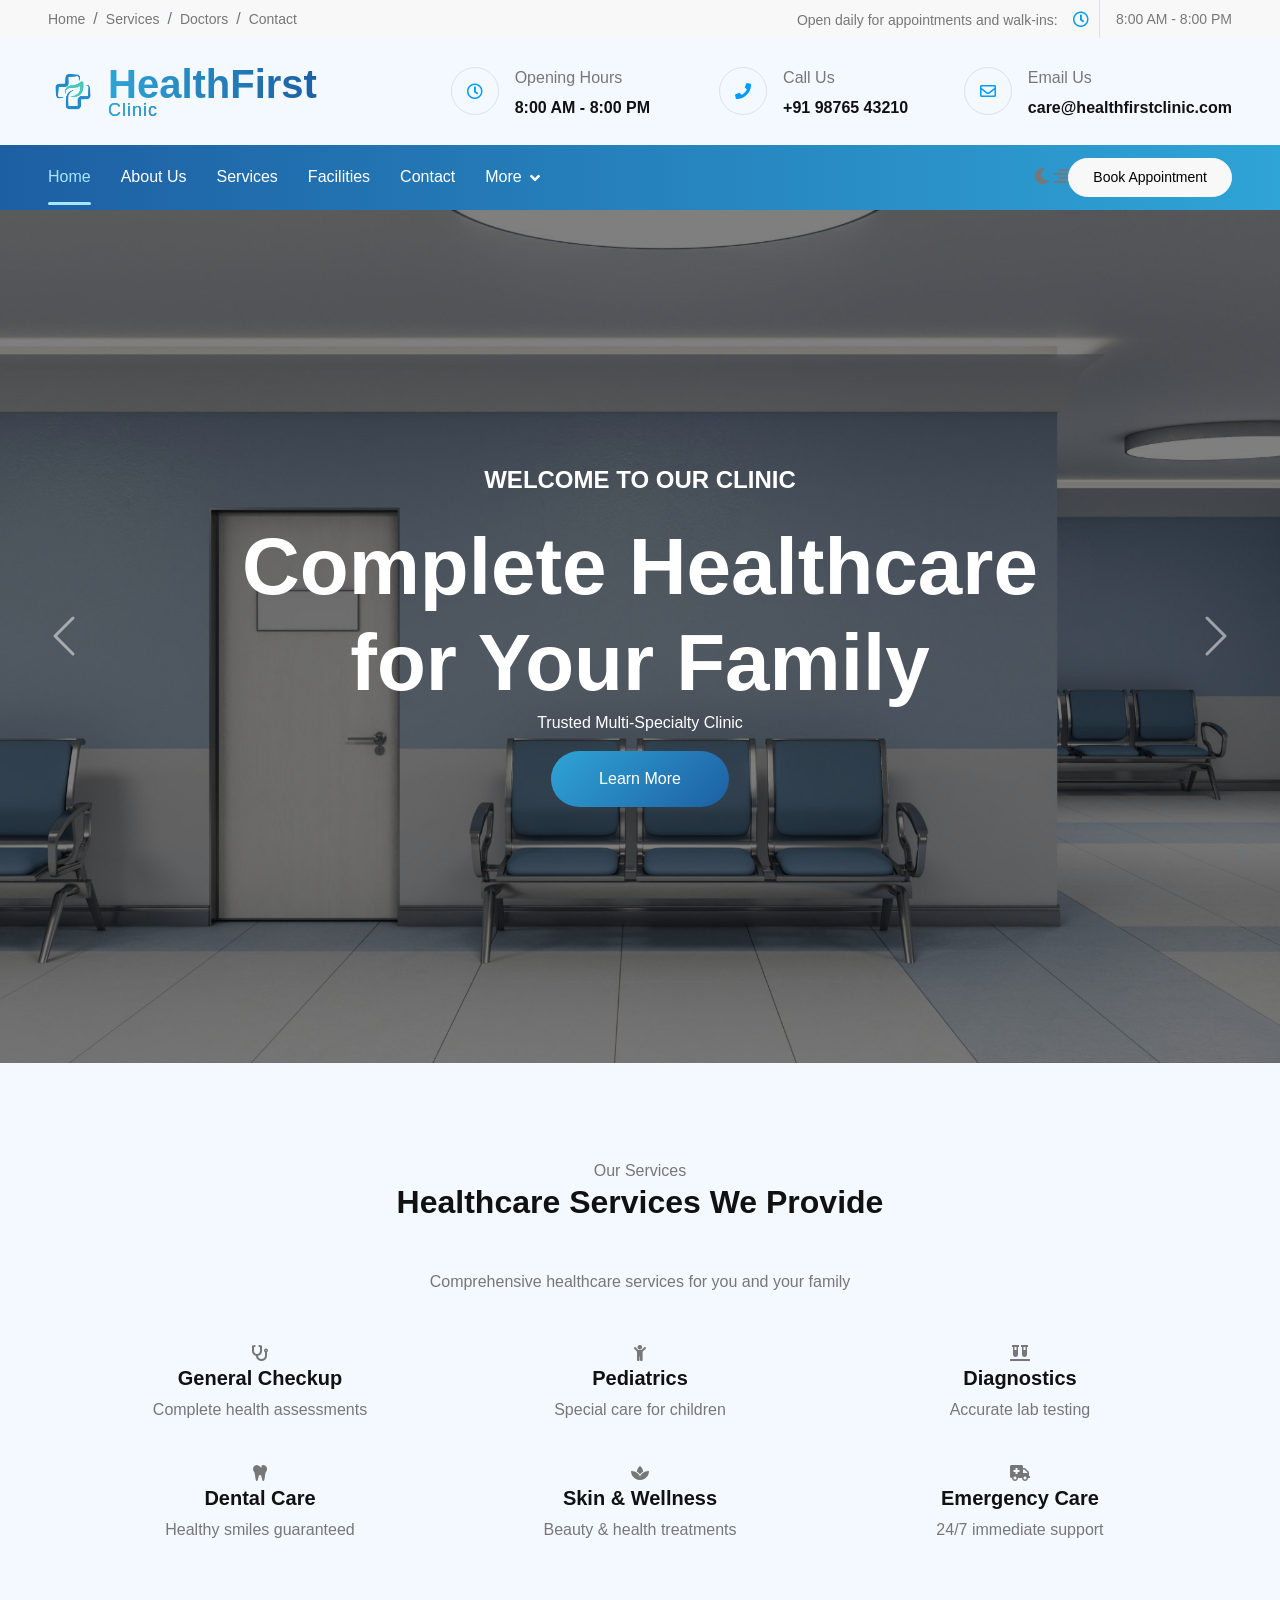
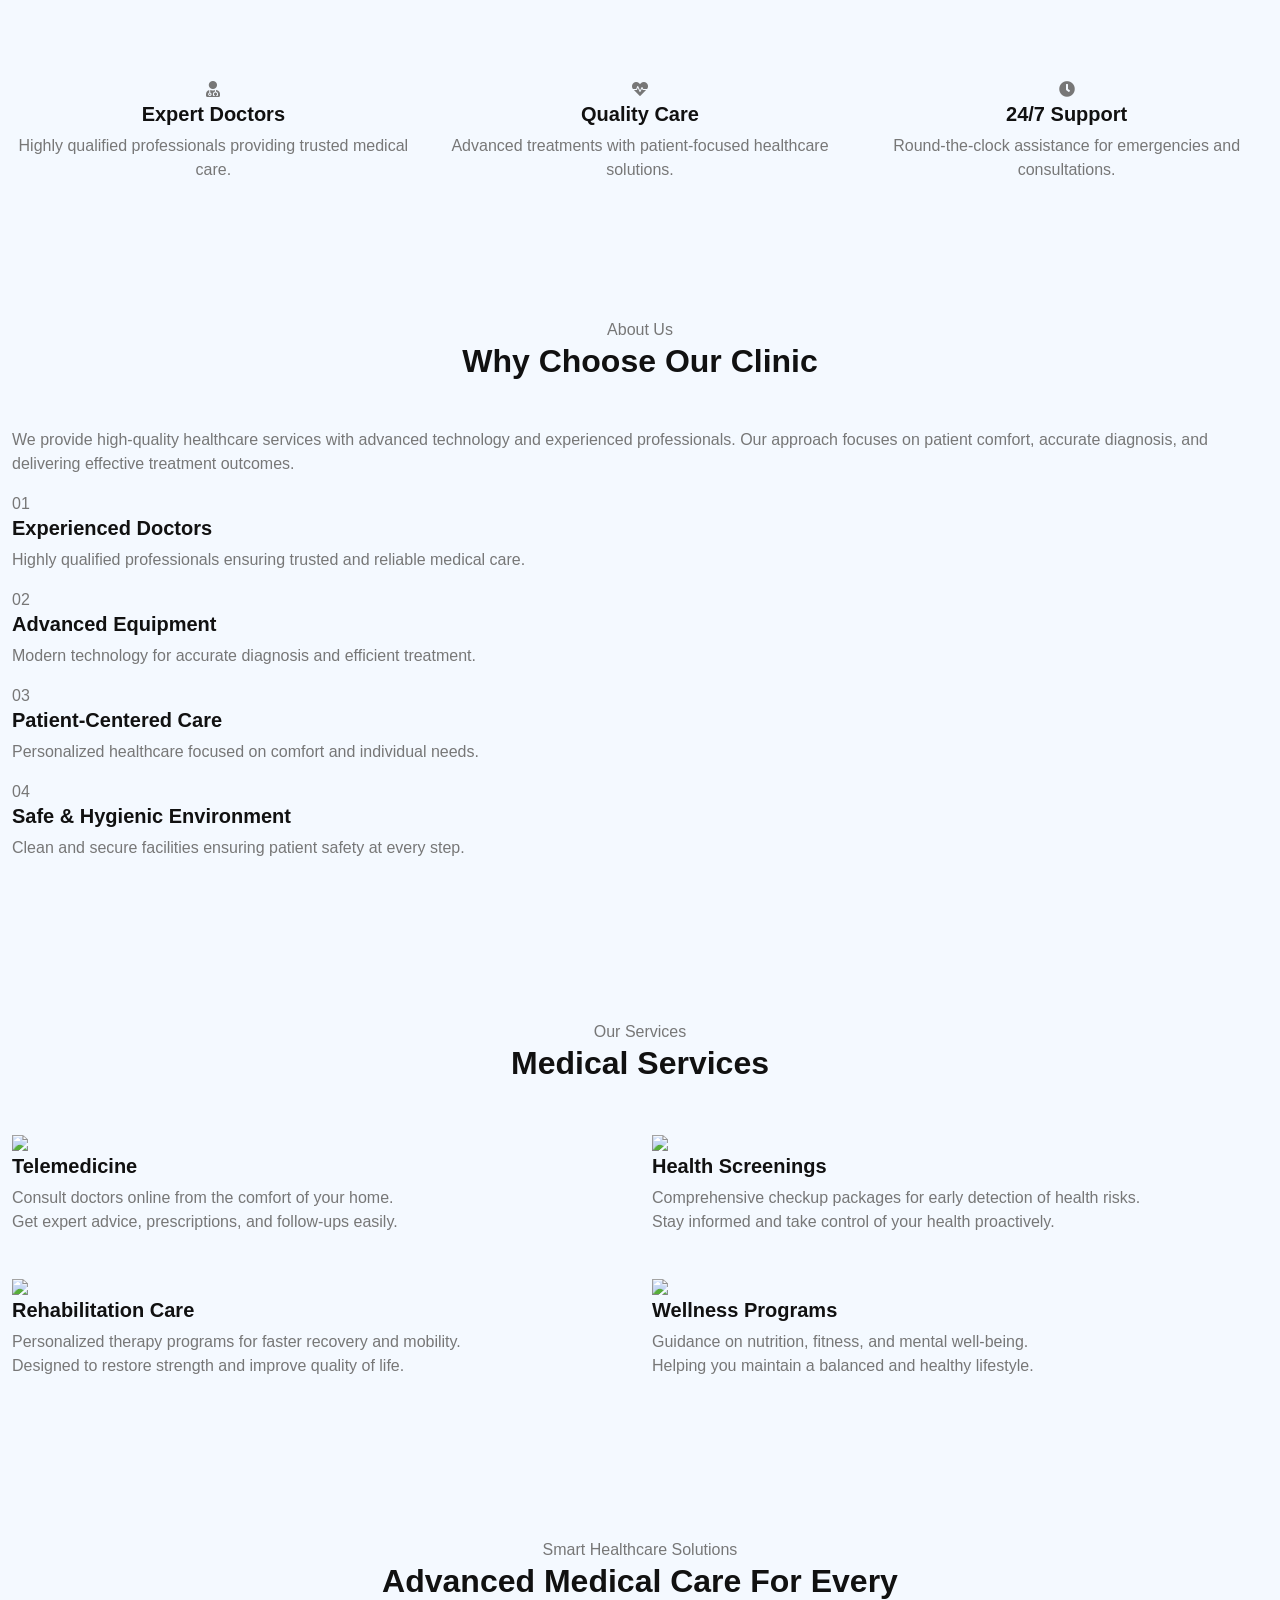
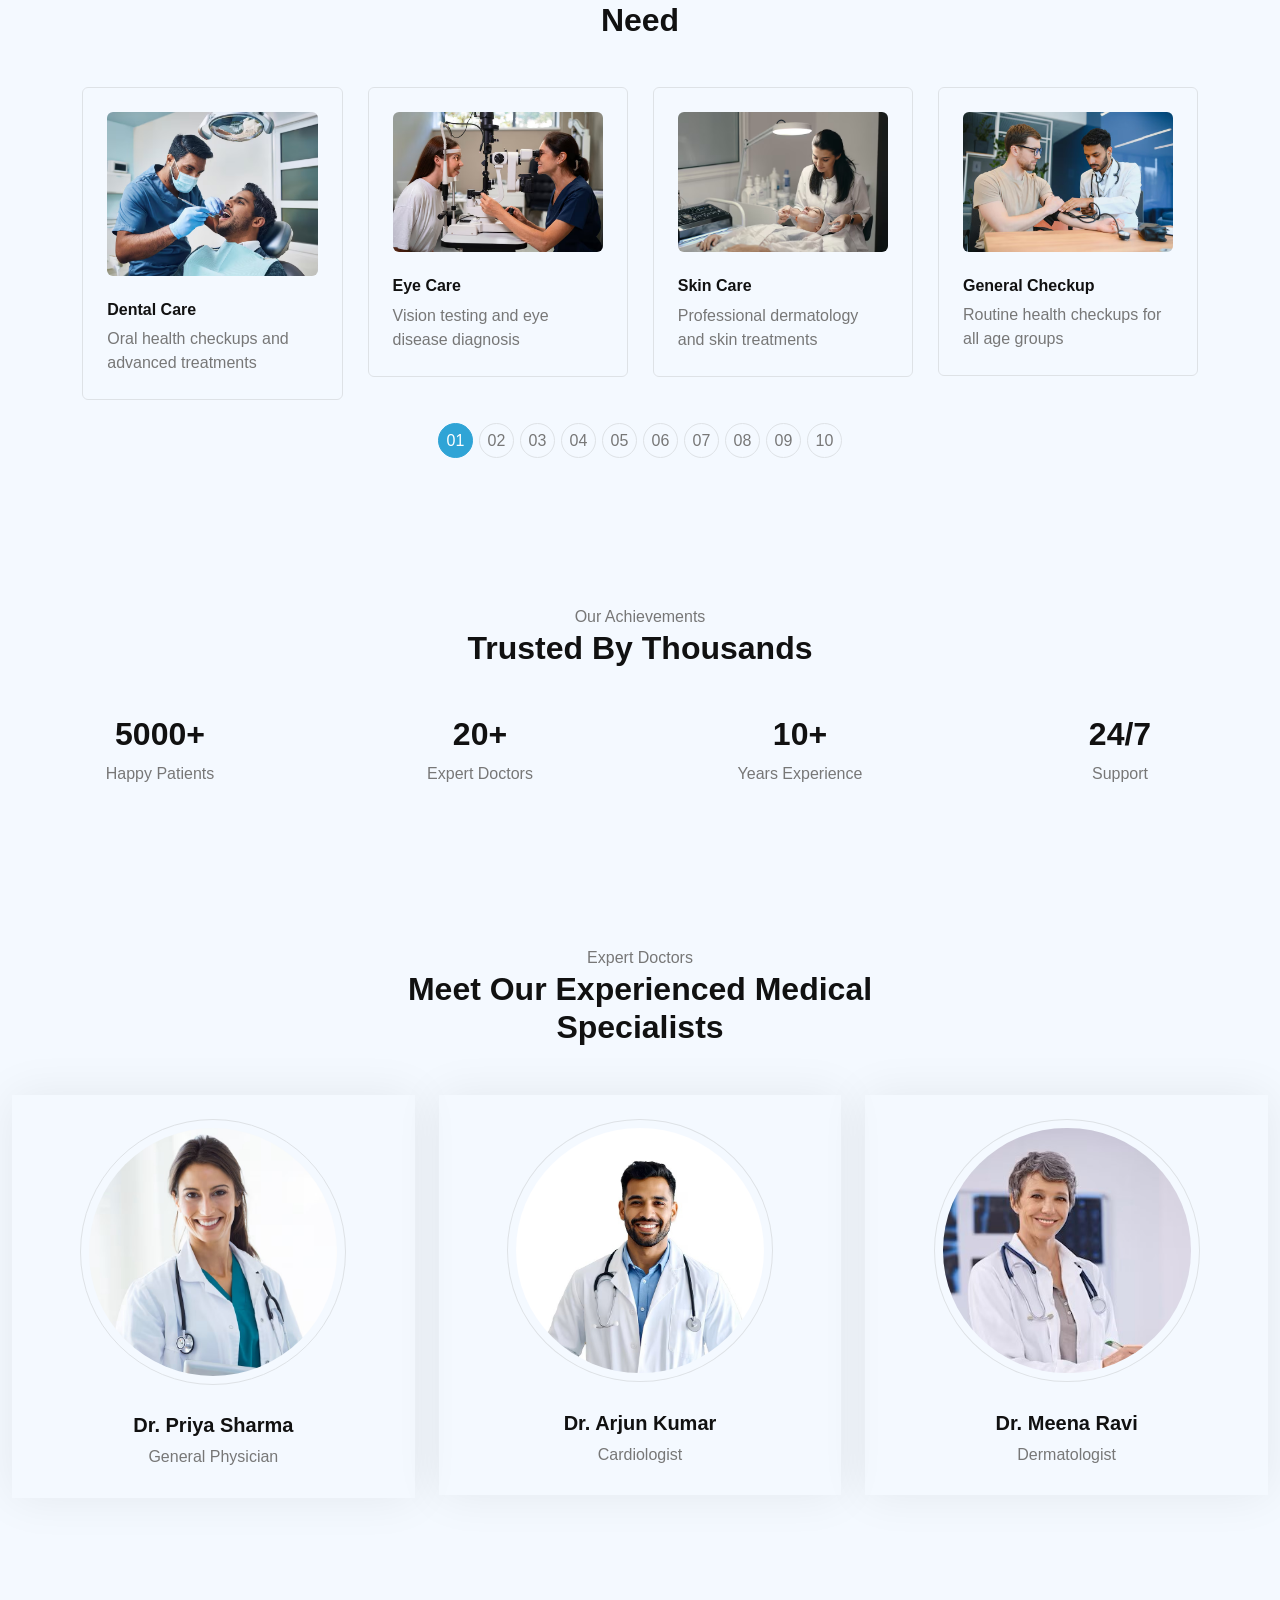
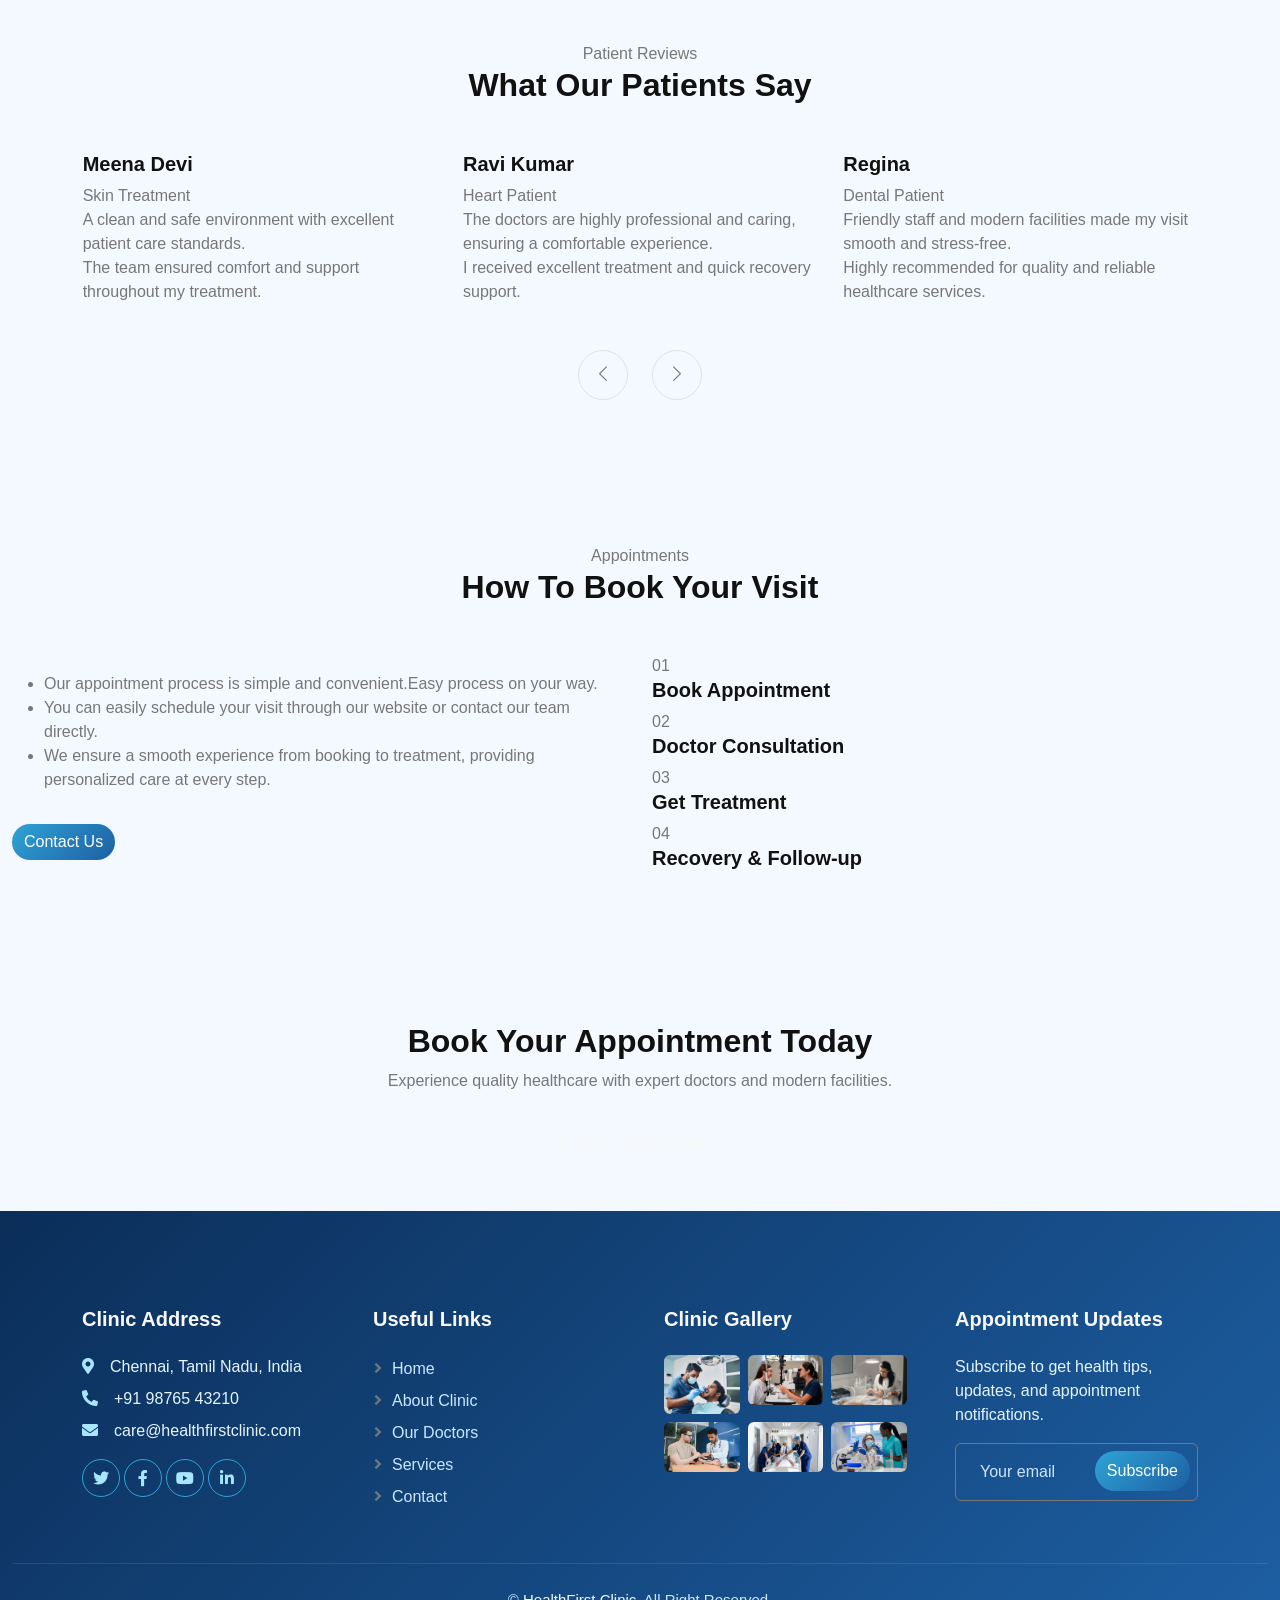
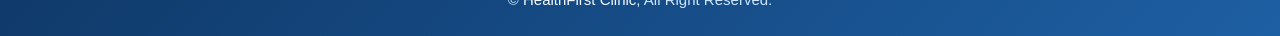
==== commit fe92fc2f: "Add files via upload" ====
--- a/index.html
+++ b/index.html
@@ -37,515 +37,597 @@
 </head>
 
 <body>
-    <!-- Spinner Start -->
-    <div id="spinner"
-        class="show bg-white position-fixed translate-middle w-100 vh-100 top-50 start-50 d-flex align-items-center justify-content-center">
-        <div class="spinner-border position-relative text-primary" style="width: 6rem; height: 6rem;" role="status">
-        </div>
-        <img src="img/logo.png" class="spinner-logo position-absolute top-50 start-50 translate-middle"
-            alt="Clinic Logo">
-    </div>
-    <!-- Spinner End -->
-
-
-    <!-- Topbar Start -->
-    <div class="container-fluid bg-light px-0 wow fadeIn" data-wow-delay="0.1s">
-        <div class="row gx-0 align-items-center d-none d-lg-flex">
-            <div class="col-lg-6 px-5 text-start">
-                <ol class="breadcrumb mb-0">
-                    <li class="breadcrumb-item"><a class="small text-secondary" href="#home">Home</a></li>
-                    <li class="breadcrumb-item"><a class="small text-secondary" href="#services">Services</a></li>
-                    <li class="breadcrumb-item"><a class="small text-secondary" href="#team">Doctors</a></li>
-                    <li class="breadcrumb-item"><a class="small text-secondary" href="#contact">Contact</a></li>
-                </ol>
-            </div>
-            <div class="col-lg-6 px-5 text-end">
-                <small>Open daily for appointments and walk-ins:</small>
-                <div class="h-100 d-inline-flex align-items-center">
-                    <span class="btn-square text-primary border-end rounded-0"><i class="far fa-clock"></i></span>
-                    <span class="small ps-3 text-secondary">8:00 AM - 8:00 PM</span>
-                </div>
-            </div>
-        </div>
-    </div>
-    <!-- Topbar End -->
-
-
-    <!-- Brand & Contact Start -->
-    <div class="container-fluid py-4 px-5 wow fadeIn" data-wow-delay="0.1s">
-        <div class="row align-items-center top-bar">
-            <div class="col-lg-4 col-md-12 text-center text-lg-start">
-                <a href="index.html" class="navbar-brand m-0 p-0">
-                    <h1 class="fw-bold m-0 d-flex align-items-center">
-
-                        <img src="img/logo.png" alt="Logo" class="logo-img">
-
-                        <span class="logo-text">
-                            HealthFirst
-                            <small>Clinic</small>
-                        </span>
-
-                    </h1>
-                </a>
-            </div>
-
-            <!-- Contact Info -->
-            <div class="col-lg-8 d-none d-lg-block">
-                <div class="row">
-
-                    <!-- Opening Hours -->
-                    <div class="col-lg-4 d-flex align-items-center ">
-                        <div class="d-flex align-items-center">
-                            <div class="flex-shrink-0 btn-lg-square border rounded-circle">
-                                <i class="far fa-clock text-primary"></i>
-                            </div>
-                            <div class="ps-3">
-                                <p class="mb-2">Opening Hours</p>
-                                <h6 class="mb-0">8:00 AM - 8:00 PM</h6>
-                            </div>
-                        </div>
-                    </div>
-
-                    <!-- Call Us -->
-                    <div class="col-lg-4 d-flex align-items-center ">
-                        <div class="d-flex align-items-center">
-                            <div class="flex-shrink-0 btn-lg-square border rounded-circle">
-                                <i class="fa fa-phone text-primary"></i>
-                            </div>
-                            <div class="ps-3">
-                                <p class="mb-2">Call Us</p>
-                                <h6 class="mb-0">+91 98765 43210</h6>
-                            </div>
-                        </div>
-                    </div>
-
-                    <!-- Email -->
-                    <div class="col-lg-4 d-flex align-items-center justify-content-end">
-                        <div class="d-flex align-items-center">
-                            <div class="flex-shrink-0 btn-lg-square border rounded-circle">
-                                <i class="far fa-envelope text-primary"></i>
-                            </div>
-                            <div class="ps-3">
-                                <p class="mb-2">Email Us</p>
-                                <h6 class="mb-0">care@healthfirstclinic.com</h6>
-                            </div>
-                        </div>
-                    </div>
-
-                </div>
-            </div>
-
-        </div>
-    </div>
-    <!-- Brand & Contact End -->
-
-
-    <!-- Navbar Start -->
-    <nav class="navbar navbar-expand-lg bg-primary navbar-dark sticky-top py-lg-0 px-lg-5 wow fadeIn"
-        data-wow-delay="0.1s">
-        <a href="#" class="navbar-brand ms-3 d-lg-none">MENU</a>
-        <button type="button" class="navbar-toggler me-3" data-bs-toggle="collapse" data-bs-target="#navbarCollapse">
-            <span class="navbar-toggler-icon"></span>
-        </button>
-        <div class="collapse navbar-collapse" id="navbarCollapse">
-            <div class="navbar-nav me-auto p-3 p-lg-0">
-                <a href="index.html" class="nav-item nav-link active">Home</a>
-                <a href="about.html" class="nav-item nav-link">About Us</a>
-                <a href="services.html" class="nav-item nav-link">Services</a>
-                <a href="facilities.html" class="nav-item nav-link">Facilities</a>
-                <a href="contact.html" class="nav-item nav-link">Contact</a>
-                <div class="nav-item dropdown">
-                    <a href="#" class="nav-link dropdown-toggle" data-bs-toggle="dropdown">More</a>
-
-                    <div class="dropdown-menu border-0 rounded-0 rounded-bottom m-0">
-                        <a href="appointment.html" class="dropdown-item">Book Appointment</a>
-                        <a href="testimonial.html" class="dropdown-item">Patient Reviews</a>
-                        <a href="faq.html" class="dropdown-item">FAQs</a>
-                        <a href="404.html" class="dropdown-item">404 Page</a>
-                    </div>
-                </div>
-            </div>
-
-            <a href="#contact" class="btn btn-sm btn-light rounded-pill py-2 px-4 d-none d-lg-block">Book
-                Appointment</a>
-        </div>
-    </nav>
-    <!-- Navbar End -->
-
-
-    <!-- Carousel Start -->
-    <div class="container-fluid p-0 mb-5 hero-gradient wow fadeIn" data-wow-delay="0.1s">
-        <div id="header-carousel" class="carousel slide" data-bs-ride="carousel">
-            <div class="carousel-indicators">
-                <button type="button" data-bs-target="#header-carousel" data-bs-slide-to="0" class="active"
-                    aria-current="true" aria-label="Slide 1">
-                    <img class="img-fluid" src="img/carousel-1.jpg" alt="Image">
+    <div class="main-wrapper">
+
+        <!-- Spinner Start -->
+        <div id="spinner"
+            class="show bg-white position-fixed translate-middle w-100 vh-100 top-50 start-50 d-flex align-items-center justify-content-center">
+            <div class="spinner-border position-relative text-primary" style="width: 6rem; height: 6rem;" role="status">
+            </div>
+            <img src="img/logo.png" class="spinner-logo position-absolute top-50 start-50 translate-middle"
+                alt="Clinic Logo">
+        </div>
+        <!-- Spinner End -->
+
+
+        <!-- Topbar Start -->
+        <div class="container-fluid bg-light px-0 wow fadeIn" data-wow-delay="0.1s">
+            <div class="row gx-0 align-items-center d-none d-lg-flex">
+                <div class="col-lg-6 px-5 text-start">
+                    <ol class="breadcrumb mb-0">
+                        <li class="breadcrumb-item"><a class="small text-secondary" href="">Home</a></li>
+                        <li class="breadcrumb-item"><a class="small text-secondary" href="">Services</a></li>
+                        <li class="breadcrumb-item"><a class="small text-secondary" href="">Doctors</a></li>
+                        <li class="breadcrumb-item"><a class="small text-secondary" href="">Contact</a></li>
+                    </ol>
+                </div>
+                <div class="col-lg-6 px-5 text-end">
+                    <small>Open daily for appointments and walk-ins:</small>
+                    <div class="h-100 d-inline-flex align-items-center">
+                        <span class="btn-square text-primary border-end rounded-0"><i class="far fa-clock"></i></span>
+                        <span class="small ps-3 text-secondary">8:00 AM - 8:00 PM</span>
+                    </div>
+                </div>
+            </div>
+        </div>
+        <!-- Topbar End -->
+
+
+        <!-- Brand & Contact Start -->
+        <div class="container-fluid py-4 px-5 wow fadeIn" data-wow-delay="0.1s">
+            <div class="row align-items-center top-bar">
+                <div class="col-lg-4 col-md-12 text-center text-lg-start">
+                    <a href="index.html" class="navbar-brand m-0 p-0">
+                        <h1 class="fw-bold m-0 d-flex align-items-center">
+
+                            <img src="img/logo.png" alt="Logo" class="logo-img">
+
+                            <span class="logo-text">
+                                HealthFirst
+                                <small>Clinic</small>
+                            </span>
+
+                        </h1>
+                    </a>
+                </div>
+
+                <!-- Contact Info -->
+                <div class="col-lg-8 d-none d-lg-block">
+                    <div class="row">
+
+                        <!-- Opening Hours -->
+                        <div class="col-lg-4 d-flex align-items-center ">
+                            <div class="d-flex align-items-center">
+                                <div class="flex-shrink-0 btn-lg-square border rounded-circle">
+                                    <i class="far fa-clock text-primary"></i>
+                                </div>
+                                <div class="ps-3">
+                                    <p class="mb-2">Opening Hours</p>
+                                    <h6 class="mb-0">8:00 AM - 8:00 PM</h6>
+                                </div>
+                            </div>
+                        </div>
+
+                        <!-- Call Us -->
+                        <div class="col-lg-4 d-flex align-items-center ">
+                            <div class="d-flex align-items-center">
+                                <div class="flex-shrink-0 btn-lg-square border rounded-circle">
+                                    <i class="fa fa-phone text-primary"></i>
+                                </div>
+                                <div class="ps-3">
+                                    <p class="mb-2">Call Us</p>
+                                    <h6 class="mb-0">+91 98765 43210</h6>
+                                </div>
+                            </div>
+                        </div>
+
+                        <!-- Email -->
+                        <div class="col-lg-4 d-flex align-items-center justify-content-end">
+                            <div class="d-flex align-items-center">
+                                <div class="flex-shrink-0 btn-lg-square border rounded-circle">
+                                    <i class="far fa-envelope text-primary"></i>
+                                </div>
+                                <div class="ps-3">
+                                    <p class="mb-2">Email Us</p>
+                                    <h6 class="mb-0">care@healthfirstclinic.com</h6>
+                                </div>
+                            </div>
+                        </div>
+
+                    </div>
+                </div>
+
+            </div>
+        </div>
+        <!-- Brand & Contact End -->
+
+
+        <!-- Navbar Start -->
+        <nav class="navbar navbar-expand-lg bg-primary navbar-dark sticky-top py-lg-0 px-lg-5 wow fadeIn"
+            data-wow-delay="0.1s">
+            <a href="#" class="navbar-brand ms-3 d-lg-none">MENU</a>
+            <button type="button" class="navbar-toggler me-3" data-bs-toggle="collapse"
+                data-bs-target="#navbarCollapse">
+                <span class="navbar-toggler-icon"></span>
+            </button>
+            <div class="collapse navbar-collapse" id="navbarCollapse">
+                <div class="navbar-nav me-auto p-3 p-lg-0">
+                    <a href="index.html" class="nav-item nav-link active">Home</a>
+                    <a href="about.html" class="nav-item nav-link">About Us</a>
+                    <a href="services.html" class="nav-item nav-link">Services</a>
+                    <a href="facilities.html" class="nav-item nav-link">Facilities</a>
+                    <a href="contact.html" class="nav-item nav-link">Contact</a>
+                    <div class="nav-item dropdown">
+                        <a href="#" class="nav-link dropdown-toggle" data-bs-toggle="dropdown">More</a>
+
+                        <div class="dropdown-menu border-0 rounded-0 rounded-bottom m-0">
+                            <a href="appointment.html" class="dropdown-item">Book Appointment</a>
+                            <a href="testimonial.html" class="dropdown-item">Patient Reviews</a>
+                            <a href="faq.html" class="dropdown-item">FAQs</a>
+                            <a href="404.html" class="dropdown-item">404 Page</a>
+                        </div>
+                    </div>
+                </div>
+                <div class="icon-toggles">
+
+                    <!-- DARK MODE -->
+                    <i class="fas fa-moon toggle-icon" id="darkToggle"></i>
+
+                    <!-- RTL MODE -->
+                    <i class="fas fa-align-right toggle-icon" id="rtlToggle"></i>
+
+                </div>
+                <a href="#contact" class="btn btn-sm btn-light rounded-pill py-2 px-4 d-none d-lg-block">Book
+                    Appointment</a>
+            </div>
+        </nav>
+        <!-- Navbar End -->
+
+        <!-- Carousel Start -->
+        <div class="container-fluid p-0 mb-5 wow fadeIn" data-wow-delay="0.1s">
+            <div id="header-carousel" class="carousel slide" data-bs-ride="carousel">
+                <div class="carousel-inner">
+                    <div class="carousel-item active">
+                        <img class="w-100" src="img/carousel-1.jpg" alt="Image">
+                        <div class="carousel-caption">
+                            <div class="p-3" style="max-width: 900px;">
+                                <h4 class="text-white text-uppercase mb-4 animated zoomIn">Welcome to Our Clinic</h4>
+                                <h1 class="display-1 text-white mb-0 animated zoomIn">Complete Healthcare for Your
+                                    Family</h1>
+                                <p class="text-white mb-3">Trusted Multi-Specialty Clinic</p>
+                                <a href="about.html" class="btn btn-primary py-3 px-5 animated zoomIn">
+                                    Learn More
+                                </a>
+                            </div>
+                        </div>
+                    </div>
+                    <div class="carousel-item">
+                        <img class="w-100" src="img/carousel-2.jpg" alt="Image">
+                        <div class="carousel-caption">
+                            <div class="p-3" style="max-width: 900px;">
+                                <h4 class="text-white text-uppercase mb-4 animated zoomIn">Expert Medical Services</h4>
+                                <h1 class="display-1 text-white mb-0 animated zoomIn">Quality Care You Can Trust</h1>
+                                <p class="text-white mb-4 animated zoomIn">
+                                    Dental, Eye, Skin & General care under one roof.
+                                </p>
+                                <a href="services.html" class="btn btn-primary py-3 px-5 animated zoomIn">
+                                    View Services
+                                </a>
+                            </div>
+                        </div>
+                    </div>
+                    <div class="carousel-item">
+                        <img class="w-100" src="img/carousel-3.jpg" alt="Image">
+                        <div class="carousel-caption">
+                            <div class="p-3" style="max-width: 900px;">
+                                <h4 class="text-white text-uppercase mb-4 animated zoomIn">Book Your Visit Today</h4>
+                                <h1 class="display-1 text-white mb-0 animated zoomIn">Expert Doctors, Better Care</h1>
+                                <p class="text-white mb-4 animated zoomIn">
+                                    Get the care you deserve with our experienced specialists.
+                                </p>
+                                <a href="appointment.html" class="btn btn-primary py-3 px-5 animated zoomIn">
+                                    Book Appointment
+                                </a>
+                            </div>
+                        </div>
+                    </div>
+                </div>
+                <button class="carousel-control-prev" type="button" data-bs-target="#header-carousel"
+                    data-bs-slide="prev">
+                    <span class="carousel-control-prev-icon" aria-hidden="true"></span>
+                    <span class="visually-hidden">Previous</span>
                 </button>
-                <button type="button" data-bs-target="#header-carousel" data-bs-slide-to="1" aria-label="Slide 2">
-                    <img class="img-fluid" src="img/carousel-2.jpg" alt="Image">
+                <button class="carousel-control-next" type="button" data-bs-target="#header-carousel"
+                    data-bs-slide="next">
+                    <span class="carousel-control-next-icon" aria-hidden="true"></span>
+                    <span class="visually-hidden">Next</span>
                 </button>
-                <button type="button" data-bs-target="#header-carousel" data-bs-slide-to="2" aria-label="Slide 3">
-                    <img class="img-fluid" src="img/carousel-3.jpg" alt="Image">
-                </button>
-            </div>
-            <div class="carousel-inner">
-                <div class="carousel-item active">
-                    <img class="w-100" src="img/carousel-1.jpg" alt="Image">
-                    <div class="carousel-caption">
-                        <div class="p-3" style="max-width: 900px;">
-                            <h4 class="text-white text-uppercase mb-4 animated zoomIn">Welcome to Our Clinic</h4>
-                            <h1 class="display-1 text-white mb-0 animated zoomIn">Complete Healthcare for Your Family
-                            </h1>
-                            <p class="text-white mb-3">Trusted Multi-Specialty Clinic</p>
-                            <a href="#" class="btn btn-primary py-3 px-5 animated zoomIn">
-                                Learn More
-                            </a>
-                        </div>
-                    </div>
-                </div>
-                <div class="carousel-item">
-                    <img class="w-100" src="img/carousel-2.jpg" alt="Image">
-                    <div class="carousel-caption">
-                        <div class="p-3" style="max-width: 900px;">
-                            <h4 class="text-white text-uppercase mb-4 animated zoomIn">Expert Medical Services</h4>
-                            <h1 class="display-1 text-white mb-0 animated zoomIn">Quality Care You Can Trust</h1>
-                            <p class="text-white mb-4 animated zoomIn">
-                                Dental, Eye, Skin & General care under one roof.
+            </div>
+        </div>
+        <!-- Carousel End -->
+
+
+        <div class="container py-5 text-center services-overview">
+
+            <div class="mb-5">
+                <span class="heading-line">Our Services</span>
+                <h2 class="heading-main">Healthcare Services We Provide</h2>
+            </div>
+            <p class="mb-5">Comprehensive healthcare services for you and your family</p>
+
+            <div class="row g-4">
+
+                <!-- 1 -->
+                <div class="col-md-6 col-lg-4">
+                    <div class="service-card">
+                        <i class="fas fa-stethoscope"></i>
+                        <h5>General Checkup</h5>
+                        <p>Complete health assessments</p>
+                    </div>
+                </div>
+
+                <!-- 2 -->
+                <div class="col-md-6 col-lg-4">
+                    <div class="service-card">
+                        <i class="fas fa-child"></i>
+                        <h5>Pediatrics</h5>
+                        <p>Special care for children</p>
+                    </div>
+                </div>
+
+                <!-- 3 -->
+                <div class="col-md-6 col-lg-4">
+                    <div class="service-card">
+                        <i class="fas fa-vials"></i>
+                        <h5>Diagnostics</h5>
+                        <p>Accurate lab testing</p>
+                    </div>
+                </div>
+
+                <!-- 4 -->
+                <div class="col-md-6 col-lg-4">
+                    <div class="service-card">
+                        <i class="fas fa-tooth"></i>
+                        <h5>Dental Care</h5>
+                        <p>Healthy smiles guaranteed</p>
+                    </div>
+                </div>
+
+                <!-- 5 -->
+                <div class="col-md-6 col-lg-4">
+                    <div class="service-card">
+                        <i class="fas fa-spa"></i>
+                        <h5>Skin & Wellness</h5>
+                        <p>Beauty & health treatments</p>
+                    </div>
+                </div>
+
+                <!-- 6 -->
+                <div class="col-md-6 col-lg-4">
+                    <div class="service-card">
+                        <i class="fas fa-ambulance"></i>
+                        <h5>Emergency Care</h5>
+                        <p>24/7 immediate support</p>
+                    </div>
+                </div>
+
+            </div>
+
+        </div>
+
+
+
+        <!-- Feature strip -->
+        <div class="container-xxl py-4 mt-5 feature-strip">
+            <div class="row g-4 text-center">
+
+                <div class="col-md-4">
+                    <div class="feature-box">
+                        <i class="fas fa-user-md"></i>
+                        <h5>Expert Doctors</h5>
+                        <p>Highly qualified professionals providing trusted medical care.</p>
+                    </div>
+                </div>
+
+                <div class="col-md-4">
+                    <div class="feature-box">
+                        <i class="fas fa-heartbeat"></i>
+                        <h5>Quality Care</h5>
+                        <p>Advanced treatments with patient-focused healthcare solutions.</p>
+                    </div>
+                </div>
+
+                <div class="col-md-4">
+                    <div class="feature-box">
+                        <i class="fas fa-clock"></i>
+                        <h5>24/7 Support</h5>
+                        <p>Round-the-clock assistance for emergencies and consultations.</p>
+                    </div>
+                </div>
+
+            </div>
+        </div>
+
+
+        <!-- About Section -->
+        <section class="about-clinic-minimal mt-5 py-5">
+
+            <div class="container-xxl">
+
+                <!-- Heading -->
+                <div class="text-center mb-5">
+                    <span class="heading-line">About Us</span>
+                    <h2 class="heading-main">Why Choose Our Clinic</h2>
+                </div>
+
+                <!-- MAIN CONTENT -->
+                <div class="about-minimal-content">
+
+                    <p class="about-minimal-text">
+                        We provide high-quality healthcare services with advanced technology and experienced
+                        professionals.
+                        Our approach focuses on patient comfort, accurate diagnosis, and delivering effective treatment
+                        outcomes.
+                    </p>
+
+                    <!-- FEATURE LIST -->
+                    <div class="about-minimal-list">
+
+                        <div class="about-minimal-item">
+                            <span>01</span>
+                            <div>
+                                <h5>Experienced Doctors</h5>
+                                <p>Highly qualified professionals ensuring trusted and reliable medical care.</p>
+                            </div>
+                        </div>
+
+                        <div class="about-minimal-item">
+                            <span>02</span>
+                            <div>
+                                <h5>Advanced Equipment</h5>
+                                <p>Modern technology for accurate diagnosis and efficient treatment.</p>
+                            </div>
+                        </div>
+
+                        <div class="about-minimal-item">
+                            <span>03</span>
+                            <div>
+                                <h5>Patient-Centered Care</h5>
+                                <p>Personalized healthcare focused on comfort and individual needs.</p>
+                            </div>
+                        </div>
+
+                        <div class="about-minimal-item">
+                            <span>04</span>
+                            <div>
+                                <h5>Safe & Hygienic Environment</h5>
+                                <p>Clean and secure facilities ensuring patient safety at every step.</p>
+                            </div>
+                        </div>
+
+                    </div>
+
+                </div>
+
+            </div>
+
+        </section>
+
+
+        <!-- Services -->
+        <div class="container-xxl py-5 mt-5 home-services">
+
+            <!-- Heading -->
+            <div class="text-center mb-5">
+                <span class="heading-line">Our Services</span>
+                <h2 class="heading-main">Medical Services</h2>
+            </div>
+
+            <div class="row g-4">
+
+                <div class="col-md-6">
+                    <div class="service-card">
+                        <img src="img/telemedicine.jpg">
+                        <div class="service-content">
+                            <h5>Telemedicine</h5>
+                            <p>
+                                Consult doctors online from the comfort of your home.<br>
+                                Get expert advice, prescriptions, and follow-ups easily.
                             </p>
-                            <a href="#" class="btn btn-primary py-3 px-5 animated zoomIn">
-                                View Services
-                            </a>
-                        </div>
-                    </div>
-                </div>
-                <div class="carousel-item">
-                    <img class="w-100" src="img/carousel-3.jpg" alt="Image">
-                    <div class="carousel-caption">
-                        <div class="p-3" style="max-width: 900px;">
-                            <h4 class="text-white text-uppercase mb-4 animated zoomIn">Book Your Visit Today</h4>
-                            <h1 class="display-1 text-white mb-0 animated zoomIn">Expert Doctors, Better Care</h1>
-                            <p class="text-white mb-4 animated zoomIn">
-                                Get the care you deserve with our experienced specialists.
+                        </div>
+                    </div>
+                </div>
+
+                <div class="col-md-6">
+                    <div class="service-card">
+                        <img src="img/screening.jpg">
+                        <div class="service-content">
+                            <h5>Health Screenings</h5>
+                            <p>
+                                Comprehensive checkup packages for early detection of health risks.<br>
+                                Stay informed and take control of your health proactively.
                             </p>
-                            <a href="#" class="btn btn-primary py-3 px-5 animated zoomIn">
-                                Book Appointment
-                            </a>
-                        </div>
-                    </div>
-                </div>
-            </div>
-            <button class="carousel-control-prev" type="button" data-bs-target="#header-carousel" data-bs-slide="prev">
-                <span class="carousel-control-prev-icon" aria-hidden="true"></span>
-                <span class="visually-hidden">Previous</span>
-            </button>
-            <button class="carousel-control-next" type="button" data-bs-target="#header-carousel" data-bs-slide="next">
-                <span class="carousel-control-next-icon" aria-hidden="true"></span>
-                <span class="visually-hidden">Next</span>
-            </button>
-        </div>
-    </div>
-    <!-- Carousel End -->
-
-
-    <!-- Facts Start -->
-    <div class="container-xxl py-5">
-        <div class="container">
-            <div class="row g-4">
-                <div class="col-lg-3 col-md-6 wow fadeInUp" data-wow-delay="0.1s">
-                    <div class="fact-item bg-light rounded text-center h-100 p-5">
-                        <i class="fa fa-stethoscope fa-4x gradient-icon mb-4"></i>
-                        <h5 class="mb-3">Years of Experience</h5>
-                        <h1 class="display-5 mb-0" data-toggle="counter-up">10</h1>
-                    </div>
-                </div>
-                <div class="col-lg-3 col-md-6 wow fadeInUp" data-wow-delay="0.3s">
-                    <div class="fact-item bg-light rounded text-center h-100 p-5">
-                        <i class="fa fa-user-md fa-4x gradient-icon mb-4"></i>
-                        <h5 class="mb-3">Qualified Doctors</h5>
-                        <h1 class="display-5 mb-0" data-toggle="counter-up">25</h1>
-                    </div>
-                </div>
-                <div class="col-lg-3 col-md-6 wow fadeInUp" data-wow-delay="0.5s">
-                    <div class="fact-item bg-light rounded text-center h-100 p-5">
-                        <i class="fa fa-smile fa-4x gradient-icon mb-4"></i>
-                        <h5 class="mb-3">Happy <br> Patients</h5>
-                        <h1 class="display-5 mb-0" data-toggle="counter-up">5000</h1>
-                    </div>
-                </div>
-                <div class="col-lg-3 col-md-6 wow fadeInUp" data-wow-delay="0.7s">
-                    <div class="fact-item bg-light rounded text-center h-100 p-5">
-                        <i class="fa fa-heartbeat fa-4x gradient-icon mb-4"></i>
-                        <h5 class="mb-3">Successful Treatments</h5>
-                        <h1 class="display-5 mb-0" data-toggle="counter-up">12000</h1>
-                    </div>
-                </div>
-            </div>
-        </div>
-    </div>
-    <!-- Facts End -->
-
-
-    <!-- About Start -->
-    <div class="container-xxl py-5">
-        <div class="container">
-            <div class="row g-5">
-                <div class="col-lg-6 wow fadeInUp" data-wow-delay="0.1s">
-                    <div class="img-border">
-                        <img class="img-fluid" src="img/about.jpg" alt="">
-                    </div>
-                </div>
-                <div class="col-lg-6 wow fadeInUp" data-wow-delay="0.5s">
-                    <div class="h-100">
-                        <h6 class="section-title bg-white text-start text-primary pe-3">About Our Clinic</h6>
-                        <h1 class="display-6 mb-4">Trusted Healthcare With <span class="text-primary">10+ Years</span>
-                            Of Experience</h1>
-                        <p>At HealthFirst Clinic, we are committed to providing high-quality, patient-centered
-                            healthcare
-                            services. Our experienced medical professionals ensure personalized treatment in a safe and
-                            comfortable environment.
-                        </p>
-                        <p class="mb-4">From general consultations to specialized care, we focus on accurate diagnosis,
-                            modern treatment,
-                            and compassionate service to improve your overall well-being.
-                        </p>
-                        <div class="d-flex align-items-center mb-4 pb-2">
-                            <img class="flex-shrink-0 rounded-circle" src="img/team-1.jpg" alt=""
-                                style="width: 50px; height: 50px;">
-                            <div class="ps-4">
-                                <h6>Dr. Kavya Sharma</h6>
-                                <small>Chief Medical Officer</small>
-                            </div>
-                        </div>
-                        <a class="btn btn-primary rounded-pill py-3 px-5" href="">Read More</a>
-                    </div>
-                </div>
-            </div>
-        </div>
-    </div>
-    <!-- About End -->
-
-
-    <!-- Service Start -->
-    <div class="container-xxl py-5">
-        <div class="container">
+                        </div>
+                    </div>
+                </div>
+
+                <div class="col-md-6">
+                    <div class="service-card">
+                        <img src="img/care.jpg">
+                        <div class="service-content">
+                            <h5>Rehabilitation Care</h5>
+                            <p>
+                                Personalized therapy programs for faster recovery and mobility.<br>
+                                Designed to restore strength and improve quality of life.
+                            </p>
+                        </div>
+                    </div>
+                </div>
+
+                <div class="col-md-6">
+                    <div class="service-card">
+                        <img src="img/wellness.jpg">
+                        <div class="service-content">
+                            <h5>Wellness Programs</h5>
+                            <p>
+                                Guidance on nutrition, fitness, and mental well-being.<br>
+                                Helping you maintain a balanced and healthy lifestyle.
+                            </p>
+                        </div>
+                    </div>
+                </div>
+
+            </div>
+
+        </div>
+
+
+        <!-- Project Start -->
+        <div class="container-xxl mt-5 py-5">
+            <div class="container">
+                <div class="text-center mx-auto mb-5 wow fadeInUp" data-wow-delay="0.1s" style="max-width: 600px;">
+
+                    <span class="heading-line">Smart Healthcare Solutions</span>
+                    <h2 class="heading-main">Advanced Medical Care For Every Need</h2>
+
+                </div>
+                <div class="owl-carousel project-carousel wow fadeInUp" data-wow-delay="0.1s">
+                    <div class="project-item border rounded h-100 p-4" data-dot="01">
+                        <div class="position-relative mb-4">
+                            <img class="img-fluid rounded" src="img/project-1.jpg" alt="">
+                            <a href="img/project-1.jpg" data-lightbox="project"><i class="fa fa-eye fa-2x"></i></a>
+                        </div>
+                        <h6>Dental Care</h6>
+                        <span>Oral health checkups and advanced treatments</span>
+                    </div>
+                    <div class="project-item border rounded h-100 p-4" data-dot="02">
+                        <div class="position-relative mb-4">
+                            <img class="img-fluid rounded" src="img/project-2.jpg" alt="">
+                            <a href="img/project-2.jpg" data-lightbox="project"><i class="fa fa-eye fa-2x"></i></a>
+                        </div>
+                        <h6>Eye Care</h6>
+                        <span>Vision testing and eye disease diagnosis</span>
+                    </div>
+                    <div class="project-item border rounded h-100 p-4" data-dot="03">
+                        <div class="position-relative mb-4">
+                            <img class="img-fluid rounded" src="img/project-3.jpg" alt="">
+                            <a href="img/project-2.jpg" data-lightbox="project"><i class="fa fa-eye fa-2x"></i></a>
+                        </div>
+                        <h6>Skin Care</h6>
+                        <span>Professional dermatology and skin treatments</span>
+                    </div>
+                    <div class="project-item border rounded h-100 p-4" data-dot="04">
+                        <div class="position-relative mb-4">
+                            <img class="img-fluid rounded" src="img/project-4.jpg" alt="">
+                            <a href="img/project-4.jpg" data-lightbox="project"><i class="fa fa-eye fa-2x"></i></a>
+                        </div>
+                        <h6>General Checkup</h6>
+                        <span>Routine health checkups for all age groups</span>
+                    </div>
+                    <div class="project-item border rounded h-100 p-4" data-dot="05">
+                        <div class="position-relative mb-4">
+                            <img class="img-fluid rounded" src="img/project-5.jpg" alt="">
+                            <a href="img/project-5.jpg" data-lightbox="project"><i class="fa fa-eye fa-2x"></i></a>
+                        </div>
+                        <h6>Emergency Care</h6>
+                        <span>24/7 emergency medical assistance</span>
+                    </div>
+                    <div class="project-item border rounded h-100 p-4" data-dot="06">
+                        <div class="position-relative mb-4">
+                            <img class="img-fluid rounded" src="img/project-6.jpg" alt="">
+                            <a href="img/project-6.jpg" data-lightbox="project"><i class="fa fa-eye fa-2x"></i></a>
+                        </div>
+                        <h6>Laboratory Services</h6>
+                        <span>Accurate diagnostic and lab testing</span>
+                    </div>
+                    <div class="project-item border rounded h-100 p-4" data-dot="07">
+                        <div class="position-relative mb-4">
+                            <img class="img-fluid rounded" src="img/project-7.jpg" alt="">
+                            <a href="img/project-7.jpg" data-lightbox="project"><i class="fa fa-eye fa-2x"></i></a>
+                        </div>
+                        <h6>Pediatric Care</h6>
+                        <span>Specialized healthcare for infants and children</span>
+                    </div>
+                    <div class="project-item border rounded h-100 p-4" data-dot="08">
+                        <div class="position-relative mb-4">
+                            <img class="img-fluid rounded" src="img/project-8.jpg" alt="">
+                            <a href="img/project-8.jpg" data-lightbox="project"><i class="fa fa-eye fa-2x"></i></a>
+                        </div>
+                        <h6>Cardiology</h6>
+                        <span>Heart health checkups and advanced cardiac care</span>
+                    </div>
+                    <div class="project-item border rounded h-100 p-4" data-dot="09">
+                        <div class="position-relative mb-4">
+                            <img class="img-fluid rounded" src="img/project-9.jpg" alt="">
+                            <a href="img/project-9.jpg" data-lightbox="project"><i class="fa fa-eye fa-2x"></i></a>
+                        </div>
+                        <h6>Orthopedic Care</h6>
+                        <span>Treatment for bones, joints, and injuries</span>
+                    </div>
+                    <div class="project-item border rounded h-100 p-4" data-dot="10">
+                        <div class="position-relative mb-4">
+                            <img class="img-fluid rounded" src="img/project-10.jpg" alt="">
+                            <a href="img/project-10.jpg" data-lightbox="project"><i class="fa fa-eye fa-2x"></i></a>
+                        </div>
+                        <h6>Pharmacy Services</h6>
+                        <span>On-site medicines and prescription support</span>
+                    </div>
+                </div>
+            </div>
+        </div>
+        <!-- Project End -->
+
+        <!-- Stats Section -->
+
+        <div class="container-xxl text-center py-5 mt-5 clinic-stats">
+
+            <!-- Heading -->
+            <div class="mb-5">
+                <span class="heading-line">Our Achievements</span>
+                <h2 class="heading-main">Trusted By Thousands</h2>
+            </div>
+
+            <div class="row justify-content-center g-4">
+
+                <div class="col-md-3 col-6">
+                    <div class="stat-item">
+                        <h2>5000+</h2>
+                        <p>Happy Patients</p>
+                    </div>
+                </div>
+
+                <div class="col-md-3 col-6">
+                    <div class="stat-item">
+                        <h2>20+</h2>
+                        <p>Expert Doctors</p>
+                    </div>
+                </div>
+
+                <div class="col-md-3 col-6">
+                    <div class="stat-item">
+                        <h2>10+</h2>
+                        <p>Years Experience</p>
+                    </div>
+                </div>
+
+                <div class="col-md-3 col-6">
+                    <div class="stat-item">
+                        <h2>24/7</h2>
+                        <p>Support</p>
+                    </div>
+                </div>
+
+            </div>
+
+        </div>
+
+
+        <!-- Team Start -->
+        <div class="container-xxl mt-5 py-5">
             <div class="text-center mx-auto mb-5 wow fadeInUp" data-wow-delay="0.1s" style="max-width: 600px;">
-                <h6 class="section-title bg-white text-center text-primary px-3">Our Services</h6>
-                <h1 class="display-6 mb-4">Comprehensive Healthcare Services For You</h1>
-            </div>
-            <div class="row g-4">
-                <div class="col-lg-4 col-md-6 wow fadeInUp" data-wow-delay="0.1s">
-                    <a class="service-item d-block rounded text-center h-100 p-4" href="">
-                        <img class="img-fluid rounded mb-4" src="img/service-1.jpg" alt="">
-                        <h4 class="mb-0">General Consultation</h4>
-                        <p class="clinic-text">Expert diagnosis and treatment for everyday health concerns.</p>
-                    </a>
-                </div>
-                <div class="col-lg-4 col-md-6 wow fadeInUp" data-wow-delay="0.3s">
-                    <a class="service-item d-block rounded text-center h-100 p-4" href="">
-                        <img class="img-fluid rounded mb-4" src="img/service-2.jpg" alt="">
-                        <h4 class="mb-0">Pediatrics</h4>
-                        <p class="clinic-text">Specialized care for infants, children, and adolescents.</p>
-                    </a>
-                </div>
-                <div class="col-lg-4 col-md-6 wow fadeInUp" data-wow-delay="0.5s">
-                    <a class="service-item d-block rounded text-center h-100 p-4" href="">
-                        <img class="img-fluid rounded mb-4" src="img/service-3.jpg" alt="">
-                        <h4 class="mb-0">Dental Care</h4>
-                        <p class="clinic-text">Complete oral health services for a confident smile.</p>
-                    </a>
-                </div>
-                <div class="col-lg-4 col-md-6 wow fadeInUp" data-wow-delay="0.1s">
-                    <a class="service-item d-block rounded text-center h-100 p-4" href="">
-                        <img class="img-fluid rounded mb-4" src="img/service-4.jpg" alt="">
-                        <h4 class="mb-0">Diagnostics</h4>
-                        <p class="clinic-text">Accurate lab tests and health screenings for early detection.</p>
-                    </a>
-                </div>
-                <div class="col-lg-4 col-md-6 wow fadeInUp" data-wow-delay="0.3s">
-                    <a class="service-item d-block rounded text-center h-100 p-4" href="">
-                        <img class="img-fluid rounded mb-4" src="img/service-5.jpg" alt="">
-                        <h4 class="mb-0">Skin & Wellness</h4>
-                        <p class="clinic-text">Advanced treatments for healthy skin and wellness.</p>
-                    </a>
-                </div>
-                <div class="col-lg-4 col-md-6 wow fadeInUp" data-wow-delay="0.5s">
-                    <a class="service-item d-block rounded text-center h-100 p-4" href="">
-                        <img class="img-fluid rounded mb-4" src="img/service-6.jpg" alt="">
-                        <h4 class="mb-0">Emergency Care</h4>
-                        <p class="clinic-text">Quick and reliable emergency medical support when needed.</p>
-                    </a>
-                </div>
-            </div>
-        </div>
-    </div>
-    <!-- Service End -->
-
-
-    <!-- Feature Start -->
-    <div class="container-xxl py-5">
-        <div class="container">
-            <div class="row g-5">
-                <div class="col-lg-6 wow fadeInUp" data-wow-delay="0.1s">
-                    <div class="h-100">
-                        <h6 class="section-title bg-white text-start text-primary pe-3">Why Choose Us</h6>
-                        <h1 class="display-6 mb-4">
-                            Why Patients Trust <span class="text-primary">HealthFirst Clinic</span>
-                        </h1>
-                        <p class="clinic-text mb-4">
-                            We provide compassionate, high-quality healthcare with experienced doctors, modern
-                            facilities,
-                            and a patient-first approach to ensure your well-being and comfort.
-                        </p>
-                        <div class="row g-4">
-                            <div class="col-12">
-                                <div class="skill">
-                                    <div class="d-flex justify-content-between">
-                                        <p class="mb-2">Experienced Doctors</p>
-                                        <p class="mb-2">95%</p>
-                                    </div>
-                                    <div class="progress">
-                                        <div class="progress-bar" style="width:95%"></div>
-                                    </div>
-                                </div>
-                            </div>
-
-                            <div class="col-12">
-                                <div class="skill">
-                                    <div class="d-flex justify-content-between">
-                                        <p class="mb-2">Advanced Equipment</p>
-                                        <p class="mb-2">90%</p>
-                                    </div>
-                                    <div class="progress">
-                                        <div class="progress-bar" style="width:90%"></div>
-                                    </div>
-                                </div>
-                            </div>
-
-                            <div class="col-12">
-                                <div class="skill">
-                                    <div class="d-flex justify-content-between">
-                                        <p class="mb-2">Patient Satisfaction</p>
-                                        <p class="mb-2">98%</p>
-                                    </div>
-                                    <div class="progress">
-                                        <div class="progress-bar" style="width:98%"></div>
-                                    </div>
-                                </div>
-                            </div>
-                        </div>
-                    </div>
-                </div>
-                <div class="col-lg-6 wow fadeInUp" data-wow-delay="0.5s">
-                    <div class="img-border">
-                        <img class="img-fluid" src="img/feature.jpg" alt="">
-                    </div>
-                </div>
-            </div>
-        </div>
-    </div>
-    <!-- Feature End -->
-
-
-    <!-- Project Start -->
-    <div class="container-xxl py-5">
-        <div class="container">
-            <div class="text-center mx-auto mb-5 wow fadeInUp" data-wow-delay="0.1s" style="max-width: 600px;">
-                <h6 class="section-title bg-white text-center text-primary px-3">Smart Healthcare Solutions</h6>
-                <h1 class="display-6 mb-4">Advanced Medical Care For Every Need</h1>
-            </div>
-            <div class="owl-carousel project-carousel wow fadeInUp" data-wow-delay="0.1s">
-                <div class="project-item border rounded h-100 p-4" data-dot="01">
-                    <div class="position-relative mb-4">
-                        <img class="img-fluid rounded" src="img/project-1.jpg" alt="">
-                        <a href="img/project-1.jpg" data-lightbox="project"><i class="fa fa-eye fa-2x"></i></a>
-                    </div>
-                    <h6>Dental Care</h6>
-                    <span>Complete oral health checkups and advanced treatments</span>
-                </div>
-                <div class="project-item border rounded h-100 p-4" data-dot="02">
-                    <div class="position-relative mb-4">
-                        <img class="img-fluid rounded" src="img/project-2.jpg" alt="">
-                        <a href="img/project-2.jpg" data-lightbox="project"><i class="fa fa-eye fa-2x"></i></a>
-                    </div>
-                    <h6>Eye Care</h6>
-                    <span>Vision testing and eye disease diagnosis</span>
-                </div>
-                <div class="project-item border rounded h-100 p-4" data-dot="03">
-                    <div class="position-relative mb-4">
-                        <img class="img-fluid rounded" src="img/project-3.jpg" alt="">
-                        <a href="img/project-2.jpg" data-lightbox="project"><i class="fa fa-eye fa-2x"></i></a>
-                    </div>
-                    <h6>Skin Care</h6>
-                    <span>Professional dermatology and skin treatments</span>
-                </div>
-                <div class="project-item border rounded h-100 p-4" data-dot="04">
-                    <div class="position-relative mb-4">
-                        <img class="img-fluid rounded" src="img/project-4.jpg" alt="">
-                        <a href="img/project-4.jpg" data-lightbox="project"><i class="fa fa-eye fa-2x"></i></a>
-                    </div>
-                    <h6>General Checkup</h6>
-                    <span>Routine health checkups for all age groups</span>
-                </div>
-                <div class="project-item border rounded h-100 p-4" data-dot="05">
-                    <div class="position-relative mb-4">
-                        <img class="img-fluid rounded" src="img/project-5.jpg" alt="">
-                        <a href="img/project-5.jpg" data-lightbox="project"><i class="fa fa-eye fa-2x"></i></a>
-                    </div>
-                    <h6>Emergency Care</h6>
-                    <span>24/7 emergency medical assistance</span>
-                </div>
-                <div class="project-item border rounded h-100 p-4" data-dot="06">
-                    <div class="position-relative mb-4">
-                        <img class="img-fluid rounded" src="img/project-6.jpg" alt="">
-                        <a href="img/project-6.jpg" data-lightbox="project"><i class="fa fa-eye fa-2x"></i></a>
-                    </div>
-                    <h6>Laboratory Services</h6>
-                    <span>Accurate diagnostic and lab testing</span>
-                </div>
-                <div class="project-item border rounded h-100 p-4" data-dot="07">
-                    <div class="position-relative mb-4">
-                        <img class="img-fluid rounded" src="img/project-7.jpg" alt="">
-                        <a href="img/project-7.jpg" data-lightbox="project"><i class="fa fa-eye fa-2x"></i></a>
-                    </div>
-                    <h6>Pediatric Care</h6>
-                    <span>Specialized healthcare for infants and children</span>
-                </div>
-                <div class="project-item border rounded h-100 p-4" data-dot="08">
-                    <div class="position-relative mb-4">
-                        <img class="img-fluid rounded" src="img/project-8.jpg" alt="">
-                        <a href="img/project-8.jpg" data-lightbox="project"><i class="fa fa-eye fa-2x"></i></a>
-                    </div>
-                    <h6>Cardiology</h6>
-                    <span>Heart health checkups and advanced cardiac care</span>
-                </div>
-                <div class="project-item border rounded h-100 p-4" data-dot="09">
-                    <div class="position-relative mb-4">
-                        <img class="img-fluid rounded" src="img/project-9.jpg" alt="">
-                        <a href="img/project-9.jpg" data-lightbox="project"><i class="fa fa-eye fa-2x"></i></a>
-                    </div>
-                    <h6>Orthopedic Care</h6>
-                    <span>Treatment for bones, joints, and injuries</span>
-                </div>
-                <div class="project-item border rounded h-100 p-4" data-dot="10">
-                    <div class="position-relative mb-4">
-                        <img class="img-fluid rounded" src="img/project-10.jpg" alt="">
-                        <a href="img/project-10.jpg" data-lightbox="project"><i class="fa fa-eye fa-2x"></i></a>
-                    </div>
-                    <h6>Pharmacy Services</h6>
-                    <span>On-site medicines and prescription support</span>
-                </div>
-            </div>
-        </div>
-    </div>
-    <!-- Project End -->
-
-
-    <!-- Team Start -->
-    <div class="container-xxl py-5">
-        <div class="container">
-            <div class="text-center mx-auto mb-5 wow fadeInUp" data-wow-delay="0.1s" style="max-width: 600px;">
-                <h6 class="section-title bg-white text-center text-primary px-3">Our Doctors</h6>
-                <h1 class="display-6 mb-4">Meet Our Experienced Medical Specialists</h1>
+
+                <span class="heading-line">Expert Doctors</span>
+                <h2 class="heading-main">Meet Our Experienced Medical Specialists</h2>
             </div>
             <div class="row g-4">
                 <div class="col-lg-4 col-md-6 wow fadeInUp" data-wow-delay="0.1s">
@@ -607,70 +689,160 @@
                 </div>
             </div>
         </div>
+        <!-- Team End -->
+
+
+        <!-- Testimonials -->
+        <div class="container-xxl py-5 mt-5 clinic-testimonials">
+
+            <div class="container">
+                <div class="text-center mb-5">
+                    <span class="heading-line">Patient Reviews</span>
+                    <h2 class="heading-main">What Our Patients Say</h2>
+                </div>
+
+                <div class="owl-carousel testimonial-carousel">
+
+                    <div class="testimonial-card">
+                        <div class="testimonial-header">
+                            <img src="img/t-1.jpg" alt="">
+                            <div>
+                                <h5>Ravi Kumar</h5>
+                                <span>Heart Patient</span>
+                            </div>
+                        </div>
+                        <p>
+                            The doctors are highly professional and caring, ensuring a comfortable experience.<br>
+                            I received excellent treatment and quick recovery support.
+                        </p>
+                    </div>
+
+                    <div class="testimonial-card">
+                        <div class="testimonial-header">
+                            <img src="img/t-2.jpg" alt="">
+                            <div>
+                                <h5>Regina</h5>
+                                <span>Dental Patient</span>
+                            </div>
+                        </div>
+                        <p>
+                            Friendly staff and modern facilities made my visit smooth and stress-free.<br>
+                            Highly recommended for quality and reliable healthcare services.
+                        </p>
+                    </div>
+
+                    <div class="testimonial-card">
+                        <div class="testimonial-header">
+                            <img src="img/t-3.jpg" alt="">
+                            <div>
+                                <h5>Arun Raj</h5>
+                                <span>General Checkup</span>
+                            </div>
+                        </div>
+                        <p>
+                            Expert doctors provided accurate diagnosis and effective treatment.<br>
+                            The entire process was quick, efficient, and well-organized.
+                        </p>
+                    </div>
+
+                    <div class="testimonial-card">
+                        <div class="testimonial-header">
+                            <img src="img/t-4.jpg" alt="">
+                            <div>
+                                <h5>Meena Devi</h5>
+                                <span>Skin Treatment</span>
+                            </div>
+                        </div>
+                        <p>
+                            A clean and safe environment with excellent patient care standards.<br>
+                            The team ensured comfort and support throughout my treatment.
+                        </p>
+                    </div>
+
+                </div>
+
+            </div>
+
+        </div>
+
+
+        <!-- how we work -->
+        <div class="container-xxl py-5 mt-5 how-work-section">
+
+            <!-- Heading -->
+            <div class="text-center mb-5">
+                <span class="heading-line">Appointments</span>
+                <h2 class="heading-main">How To Book Your Visit</h2>
+            </div>
+
+            <div class="row align-items-center">
+
+                <!-- LEFT CONTENT -->
+                <div class="col-lg-6">
+                    <ul class="service-list">
+                        <li>Our appointment process is simple and convenient.Easy process on your way. </li>
+                        <li>You can easily schedule your visit through our website or contact our team directly.</li>
+                        <li>We ensure a smooth experience from booking to treatment, providing personalized care at
+                            every
+                            step.</li>
+                    </ul>
+
+                    <a href="#" class="btn btn-primary mt-3">Contact Us</a>
+                </div>
+
+                <!-- RIGHT STEPS -->
+                <div class="col-lg-6">
+                    <div class="steps">
+
+                        <div class="step-item">
+                            <span>01</span>
+                            <h5>Book Appointment</h5>
+                        </div>
+
+                        <div class="step-item">
+                            <span>02</span>
+                            <h5>Doctor Consultation</h5>
+                        </div>
+
+                        <div class="step-item">
+                            <span>03</span>
+                            <h5>Get Treatment</h5>
+                        </div>
+
+                        <div class="step-item">
+                            <span>04</span>
+                            <h5>Recovery & Follow-up</h5>
+                        </div>
+
+                    </div>
+                </div>
+
+            </div>
+
+        </div>
+
+
+
+        <!-- cta section -->
+        <div class="services-cta py-5 mt-5">
+
+            <div class="container text-center">
+
+                <h2>Book Your Appointment Today</h2>
+                <p>Experience quality healthcare with expert doctors and modern facilities.</p>
+
+                <div class="cta-buttons">
+                    <a href="appointment.html" class="btn btn-outline-light mt-3">
+                        Book Appointment
+                    </a>
+                </div>
+
+            </div>
+
+        </div>
     </div>
-    <!-- Team End -->
-
-
-    <!-- Testimonial Start -->
-    <div class="container-xxl py-5">
-        <div class="container">
-            <div class="text-center mx-auto mb-5 wow fadeInUp" data-wow-delay="0.1s" style="max-width: 600px;">
-                <h6 class="section-title bg-white text-center text-primary px-3">Patient Reviews</h6>
-                <h1 class="display-6 mb-4">What Our Patients Say About Us</h1>
-            </div>
-            <div class="owl-carousel testimonial-carousel wow fadeInUp" data-wow-delay="0.1s">
-                <div class="testimonial-item bg-light rounded p-4">
-                    <div class="d-flex align-items-center mb-4">
-                        <img class="flex-shrink-0 rounded-circle border p-1" src="img/p-1.jpg" alt="">
-                        <div class="ms-4">
-                            <h5 class="mb-1">Ravi Kumar</h5>
-                            <span>Heart Patient</span>
-                        </div>
-                    </div>
-                    <p class="mb-0">The doctors were very caring and professional. I received excellent treatment and
-                        felt comfortable throughout my visit.</p>
-                </div>
-                <div class="testimonial-item bg-light rounded p-4">
-                    <div class="d-flex align-items-center mb-4">
-                        <img class="flex-shrink-0 rounded-circle border p-1" src="img/p-2.jpg" alt="">
-                        <div class="ms-4">
-                            <h5 class="mb-1">Regina</h5>
-                            <span>Dental Patient</span>
-                        </div>
-                    </div>
-                    <p class="mb-0">Highly recommended clinic! The staff is friendly and the service is quick and
-                        reliable.</p>
-                </div>
-                <div class="testimonial-item bg-light rounded p-4">
-                    <div class="d-flex align-items-center mb-4">
-                        <img class="flex-shrink-0 rounded-circle border p-1" src="img/p-3.jpg" alt="">
-                        <div class="ms-4">
-                            <h5 class="mb-1">Arun Raj</h5>
-                            <span>General Checkup</span>
-                        </div>
-                    </div>
-                    <p class="mb-0">The doctors were very caring and professional. I received excellent treatment and
-                        felt comfortable throughout my visit.</p>
-                </div>
-                <div class="testimonial-item bg-light rounded p-4">
-                    <div class="d-flex align-items-center mb-4">
-                        <img class="flex-shrink-0 rounded-circle border p-1" src="img/p-4.jpg" alt="">
-                        <div class="ms-4">
-                            <h5 class="mb-1">Meena Devi</h5>
-                            <span>Skin Treatment</span>
-                        </div>
-                    </div>
-                    <p class="mb-0">Highly recommended clinic! The staff is friendly and the service is quick and
-                        reliable.</p>
-                </div>
-            </div>
-        </div>
-    </div>
-    <!-- Testimonial End -->
-
-
     <!-- Footer Start -->
-    <div class="container-fluid bg-dark text-body footer mt-5 pt-5 wow fadeIn" data-wow-delay="0.1s">
+    <div class="container-fluid bg-dark text-body footer pt-5 wow fadeIn" data-wow-delay="0.1s">
         <div class="container py-5">
             <div class="row g-5">
                 <div class="col-lg-3 col-md-6">
@@ -735,15 +907,10 @@
         <div class="container-fluid copyright">
             <div class="container">
                 <div class="row">
-                    <div class="col-md-6 text-center text-md-start mb-3 mb-md-0">
-                        &copy; <a href="#">Your Site Name</a>, All Right Reserved.
-                    </div>
-                    <div class="col-md-6 text-center text-md-end">
-                        <!--/*** This template is free as long as you keep the footer author’s credit link/attribution link/backlink. If you'd like to use the template without the footer author’s credit link/attribution link/backlink, you can purchase the Credit Removal License from "https://htmlcodex.com/credit-removal". Thank you for your support. ***/-->
-                        Designed by <a href="https://htmlcodex.com">HealthFirst Clinic</a>
-                        <br>Distributed By: <a class="border-bottom" href="https://themewagon.com"
-                            target="_blank">ThemeWagon</a>
-                    </div>
+                    <div class="col-12 text-center">
+                        &copy; <a href="#">HealthFirst Clinic</a>, All Right Reserved.
+                    </div>
+
                 </div>
             </div>
         </div>
@@ -752,8 +919,9 @@
 
 
     <!-- Back to Top -->
-    <a href="#" class="btn btn-lg btn-primary btn-lg-square rounded-circle back-to-top"><i
-            class="bi bi-arrow-up"></i></a>
+    <a href="#" class="back-to-top">
+        <i class="bi bi-arrow-up"></i>
+    </a>
 
 
     <!-- JavaScript Libraries -->
--- a/css/style.css
+++ b/css/style.css
@@ -0,0 +1,808 @@
+/********** Template CSS **********/
+:root {
+    --primary: #2fa4d6;
+    --secondary: #6c757d;
+    --light: #f4f9ff;
+    --dark: #0b2e59;
+    --bs-primary: #2fa4d6;
+}
+
+.hero-gradient {
+    background: linear-gradient(135deg, #2fa4d6, #1d5fa3);
+}
+
+.navbar {
+    background: linear-gradient(90deg, #1d5fa3, #2fa4d6) !important;
+}
+
+body {
+    background-color: #f4f9ff;
+}
+
+.back-to-top {
+    position: fixed;
+    display: none;
+    right: 30px;
+    bottom: 30px;
+    z-index: 99;
+}
+
+.section-title.bg-white {
+    background-color: #f4f9ff !important;
+}
+
+/*** Spinner ***/
+#spinner {
+    opacity: 0;
+    visibility: hidden;
+    transition: opacity .5s ease-out, visibility 0s linear .5s;
+    z-index: 99999;
+}
+
+#spinner.show {
+    transition: opacity .5s ease-out, visibility 0s linear 0s;
+    visibility: visible;
+    opacity: 1;
+}
+
+.spinner-logo {
+    width: 80px;
+    height: auto;
+    animation: pulse 1.5s infinite;
+}
+
+@keyframes pulse {
+    0% {
+        transform: translate(-50%, -50%) scale(1);
+    }
+
+    50% {
+        transform: translate(-50%, -50%) scale(1.1);
+    }
+
+    100% {
+        transform: translate(-50%, -50%) scale(1);
+    }
+}
+
+
+/*** Button ***/
+.btn {
+    font-weight: 500;
+    transition: .5s;
+}
+
+.btn-primary {
+    background: linear-gradient(135deg, #2fa4d6, #1d5fa3);
+    border: none;
+    border-radius: 30px;
+}
+
+.btn.btn-primary {
+    color: #FFFFFF;
+}
+
+.btn-square {
+    width: 38px;
+    height: 38px;
+}
+
+.btn-sm-square {
+    width: 32px;
+    height: 32px;
+}
+
+.btn-lg-square {
+    width: 48px;
+    height: 48px;
+}
+
+.btn-square,
+.btn-sm-square,
+.btn-lg-square {
+    padding: 0;
+    display: flex;
+    align-items: center;
+    justify-content: center;
+    font-weight: normal;
+}
+
+.top-bar .d-flex {
+    align-items: center !important;
+}
+
+.top-bar .ps-3 {
+    display: flex;
+    flex-direction: column;
+    justify-content: center;
+}
+
+.top-bar h6 {
+    margin-bottom: 0;
+}
+
+.top-bar p {
+    margin-bottom: 2px;
+}
+
+
+/*** Navbar ***/
+.navbar .dropdown-toggle::after {
+    border: none;
+    content: "\f107";
+    font-family: "Font Awesome 5 Free";
+    font-weight: 900;
+    vertical-align: middle;
+    margin-left: 8px;
+}
+
+.navbar .navbar-nav .nav-link {
+    margin-right: 30px;
+    padding: 20px 0;
+    color: #FFFFFF;
+    font-weight: 500;
+    outline: none;
+    position: relative;
+}
+
+.navbar .navbar-nav .nav-link:hover,
+.navbar .navbar-nav .nav-link.active {
+    color: #a8e6ff;
+}
+
+.navbar .navbar-nav .nav-link.active::after {
+    content: "";
+    position: absolute;
+    left: 0;
+    bottom: 5px;
+    width: 100%;
+    height: 3px;
+    background: #a8e6ff;
+    border-radius: 5px;
+}
+
+.navbar .navbar-nav .nav-link::after {
+    transition: 0.3s;
+}
+
+.navbar.sticky-top {
+    top: -100px;
+    transition: .5s;
+}
+
+.navbar-brand small {
+    font-weight: 400;
+    letter-spacing: 1px;
+}
+
+.navbar .nav-link {
+    position: relative;
+    transition: 0.3s;
+}
+
+.navbar .nav-link:hover {
+    color: #a8e6ff !important;
+}
+
+/* Active underline */
+.navbar .nav-link.active::after {
+    content: "";
+    position: absolute;
+    left: 0;
+    bottom: 5px;
+    width: 100%;
+    height: 3px;
+    background: #a8e6ff;
+    border-radius: 5px;
+}
+
+.logo-img {
+    width: 50px;
+    margin-right: 10px;
+}
+
+.logo-text {
+    display: flex;
+    flex-direction: column;
+    line-height: 1.1;
+    font-weight: 700;
+    background: linear-gradient(90deg, #2fa4d6, #1d5fa3);
+    background-clip: text;
+    -webkit-background-clip: text;
+    color: transparent;
+    -webkit-text-fill-color: transparent;
+}
+
+.logo-text small {
+    background: linear-gradient(90deg, #2fa4d6, #1d5fa3);
+    background-clip: text;
+    -webkit-background-clip: text;
+    color: transparent;
+    -webkit-text-fill-color: transparent;
+    font-size: 18px;
+    margin-top: -5px;
+}
+
+
+
+@media (max-width: 991.98px) {
+    .navbar .navbar-nav .nav-link {
+        margin-right: 0;
+        padding: 8px 0;
+    }
+
+    .navbar .navbar-nav {
+        margin-top: 8px;
+        border-top: 1px solid rgba(256, 256, 256, .1)
+    }
+}
+
+@media (min-width: 992px) {
+    .navbar .nav-item .dropdown-menu {
+        display: block;
+        visibility: hidden;
+        top: 100%;
+        transform: rotateX(-75deg);
+        transform-origin: 0% 0%;
+        transition: .5s;
+        opacity: 0;
+    }
+
+    .navbar .nav-item:hover .dropdown-menu {
+        transform: rotateX(0deg);
+        visibility: visible;
+        transition: .5s;
+        opacity: 1;
+    }
+}
+
+
+/*** Header ***/
+#header-carousel .carousel-caption {
+    top: 0;
+    left: 0;
+    right: 0;
+    bottom: 0;
+    display: flex;
+    flex-direction: column;
+    align-items: center;
+    justify-content: center;
+    background: rgba(0, 0, 0, .5);
+    z-index: 1;
+}
+
+#header-carousel .carousel-control-prev,
+#header-carousel .carousel-control-next {
+    width: 10%;
+}
+
+#header-carousel .carousel-control-prev-icon,
+#header-carousel .carousel-control-next-icon {
+    width: 3rem;
+    height: 3rem;
+}
+
+@media (max-width: 768px) {
+    #header-carousel .carousel-item {
+        position: relative;
+        min-height: 500px;
+    }
+
+    #header-carousel .carousel-item img {
+        position: absolute;
+        width: 100%;
+        height: 100%;
+        object-fit: cover;
+    }
+}
+
+#header-carousel .carousel-indicators [data-bs-target] {
+    width: 60px;
+    height: 60px;
+    text-indent: 0;
+    margin-bottom: 15px;
+    border: 2px solid #FFFFFF;
+    border-radius: 60px;
+    overflow: hidden;
+}
+
+#header-carousel .carousel-indicators [data-bs-target] img {
+    width: 100%;
+    height: 100%;
+    object-fit: cover;
+}
+
+.page-header {
+    background: linear-gradient(rgba(0, 0, 0, .5), rgba(0, 0, 0, .5)), url(../img/carousel-1.jpg) center center no-repeat;
+    background-size: cover;
+}
+
+.breadcrumb-item+.breadcrumb-item::before {
+    color: var(--secondary);
+}
+
+.page-header .breadcrumb-item+.breadcrumb-item::before {
+    color: var(--light);
+}
+
+
+/*** About Us section ***/
+.section-title {
+    position: relative;
+    display: inline-block;
+    text-transform: uppercase;
+    color: #1d5fa3;
+}
+
+.section-title::before {
+    position: absolute;
+    content: "";
+    width: calc(100% + 80px);
+    height: 2px;
+    top: 4px;
+    left: -40px;
+    background: linear-gradient(90deg, #2fa4d6, #1d5fa3);
+    z-index: -1;
+}
+
+.section-title::after {
+    position: absolute;
+    content: "";
+    width: calc(100% + 120px);
+    height: 2px;
+    bottom: 4px;
+    left: -60px;
+    background: linear-gradient(90deg, #2fa4d6, #1d5fa3);
+    z-index: -1;
+}
+
+.section-title.text-start::before {
+    width: calc(100% + 40px);
+    left: 0;
+}
+
+.section-title.text-start::after {
+    width: calc(100% + 60px);
+    left: 0;
+}
+
+
+
+/*** Img Border ***/
+.img-border {
+    position: relative;
+    height: 100%;
+    min-height: 400px;
+}
+
+.img-border::before {
+    position: absolute;
+    content: "";
+    top: 0;
+    left: 0;
+    right: 3rem;
+    bottom: 3rem;
+    border: 4px solid #2fa4d6;
+    border-radius: 6px;
+}
+
+.img-border img {
+    position: absolute;
+    top: 3rem;
+    left: 3rem;
+    width: calc(100% - 3rem);
+    height: calc(100% - 3rem);
+    object-fit: cover;
+    border-radius: 6px;
+}
+
+
+/*** Facts ***/
+.fact-item {
+    transition: 0.4s;
+    border-radius: 25px;
+}
+
+.fact-item:hover {
+    transform: translateY(-10px);
+    background: #ffffff !important;
+    box-shadow: 0 10px 40px rgba(0, 0, 0, 0.08);
+}
+
+.gradient-icon {
+    background: linear-gradient(90deg, #2fa4d6, #1d5fa3);
+    background-clip: text;
+    -webkit-background-clip: text;
+    color: transparent;
+    -webkit-text-fill-color: transparent;
+}
+
+/*** Service ***/
+.service-item {
+    background: #ffffff;
+    border-radius: 20px;
+    box-shadow: 0 5px 25px rgba(0, 0, 0, 0.05);
+    transition: 0.4s;
+}
+
+.service-item:hover {
+    transform: translateY(-10px);
+    box-shadow: 0 15px 40px rgba(47, 164, 214, 0.2);
+}
+
+.clinic-text {
+    background: linear-gradient(90deg, #2fa4d6, #1d5fa3);
+    background-clip: text;
+    -webkit-background-clip: text;
+    color: transparent;
+    line-height: 1.7;
+    font-size: 15px;
+}
+
+/*** Feature ***/
+.progress {
+    height: 6px;
+    background: #e6f2f9;
+    border-radius: 10px;
+    overflow: hidden;
+}
+
+.progress .progress-bar {
+    background: linear-gradient(90deg, #2fa4d6, #1d5fa3);
+    transition: 1.5s ease;
+}
+
+.skill p {
+    background: linear-gradient(90deg, #2fa4d6, #1d5fa3);
+    background-clip: text;
+    -webkit-background-clip: text;
+    color: transparent;
+    font-weight: 600;
+}
+
+/*** Project ***/
+.project-item a {
+    position: absolute;
+    width: 100%;
+    height: 100%;
+    top: 0;
+    left: 0;
+    display: flex;
+    align-items: center;
+    justify-content: center;
+    color: #FFFFFF;
+    background: rgba(29, 95, 163, 0.6);
+    border-radius: 6px;
+    opacity: 0;
+    transition: .5s;
+}
+
+.project-item:hover a {
+    opacity: 1;
+}
+
+.project-item {
+    border: none;
+    border-radius: 20px;
+    transition: 0.4s;
+}
+
+.project-item:hover {
+    transform: translateY(-10px);
+    box-shadow: 0 10px 40px rgba(47, 164, 214, 0.2);
+}
+
+.project-item a i {
+    color: #a8e6ff;
+}
+
+.project-carousel .owl-dots {
+    display: flex;
+    align-items: center;
+    justify-content: center;
+    flex-wrap: wrap;
+    margin-top: 20px;
+}
+
+.project-carousel .owl-dot {
+    width: 35px;
+    height: 35px;
+    margin: 3px;
+    display: flex;
+    align-items: center;
+    justify-content: center;
+    border: 1px solid #DEE2E6;
+    border-radius: 35px;
+    transition: .5s;
+}
+
+.project-carousel .owl-dot:hover,
+.project-carousel .owl-dot.active {
+    color: #FFFFFF;
+    border-color: var(--primary);
+    background: var(--primary);
+}
+
+
+/*** Team ***/
+.team-item {
+    box-shadow: 0 0 45px rgba(0, 0, 0, .07);
+}
+
+.team-item .team-text {
+    position: relative;
+    height: 65px;
+    overflow: hidden;
+}
+
+.team-item .team-title {
+    position: absolute;
+    width: 100%;
+    height: 100%;
+    top: 0;
+    left: 0;
+    display: flex;
+    flex-direction: column;
+    align-items: center;
+    justify-content: center;
+    transition: .5s;
+}
+
+.team-item:hover .team-title {
+    top: -65px;
+}
+
+.team-item .team-social {
+    position: absolute;
+    width: 100%;
+    height: 100%;
+    top: 65px;
+    left: 0;
+    display: flex;
+    align-items: center;
+    justify-content: center;
+    background: #f4f9ff;
+    transition: .5s;
+}
+
+.team-item .team-social .btn {
+    margin: 0 3px;
+}
+
+.team-item:hover .team-social {
+    top: 0;
+}
+
+.team-item:hover {
+    transform: translateY(-10px);
+    box-shadow: 0 10px 40px rgba(47, 164, 214, 0.2);
+}
+
+.team-item img {
+    border: 3px solid #2fa4d6;
+}
+
+/*** Testimonial ***/
+
+.testimonial-carousel .owl-item .testimonial-item img {
+    width: 60px;
+    height: 60px;
+}
+
+.testimonial-carousel .owl-item .testimonial-item,
+.testimonial-carousel .owl-item .testimonial-item * {
+    transition: .5s;
+}
+
+.testimonial-carousel .owl-item.center .testimonial-item {
+    background: linear-gradient(135deg, #2fa4d6, #1d5fa3) !important;
+}
+
+.testimonial-carousel .owl-item.center .testimonial-item * {
+    color: #FFFFFF !important;
+}
+
+.testimonial-carousel .owl-nav {
+    margin-top: 30px;
+    display: flex;
+    justify-content: center;
+}
+
+.testimonial-carousel .owl-nav .owl-prev,
+.testimonial-carousel .owl-nav .owl-next {
+    margin: 0 12px;
+    width: 50px;
+    height: 50px;
+    display: flex;
+    align-items: center;
+    justify-content: center;
+    border: 1px solid #DEE2E6;
+    border-radius: 50px;
+    font-size: 18px;
+    transition: .5s;
+}
+
+
+.testimonial-carousel .owl-nav .owl-prev:hover,
+.testimonial-carousel .owl-nav .owl-next:hover {
+    color: #FFFFFF;
+    border-color: var(--primary);
+    background: var(--primary);
+}
+
+.testimonial-item {
+    background: #f4f9ff;
+    border-radius: 20px;
+}
+
+.testimonial-item:hover {
+    transform: translateY(-8px);
+    box-shadow: 0 10px 30px rgba(47, 164, 214, 0.2);
+}
+
+/*** Footer ***/
+.footer .btn.btn-link {
+    display: block;
+    margin-bottom: 5px;
+    padding: 0;
+    text-align: left;
+    color: var(--secondary);
+    font-weight: normal;
+    text-transform: capitalize;
+    transition: .3s;
+}
+
+.footer .btn.btn-link::before {
+    position: relative;
+    content: "\f105";
+    font-family: "Font Awesome 5 Free";
+    font-weight: 900;
+    color: var(--secondary);
+    margin-right: 10px;
+}
+
+.footer .btn.btn-link:hover {
+    color: var(--primary);
+    letter-spacing: 1px;
+    box-shadow: none;
+}
+
+.footer .copyright {
+    padding: 25px 0;
+    font-size: 15px;
+    border-top: 1px solid rgba(256, 256, 256, .1);
+}
+
+.footer .copyright a {
+    color: var(--light);
+}
+
+.footer .copyright a:hover {
+    color: var(--primary);
+}
+
+.footer {
+    background: linear-gradient(135deg, #0b2e59, #1d5fa3);
+    color: #e6f4ff;
+}
+
+.footer .btn.btn-square {
+    border-color: #2fa4d6;
+    color: #2fa4d6;
+}
+
+.footer .btn.btn-square:hover {
+    background: #2fa4d6;
+    color: #fff;
+}
+
+.footer .btn.btn-link:hover {
+    color: #2fa4d6;
+}
+
+.footer p {
+    color: #e6f4ff;
+}
+
+.footer .btn.btn-link {
+    color: #cce7ff;
+}
+
+.footer h5 {
+    color: #ffffff;
+    font-weight: 600;
+}
+
+.footer i {
+    color: #a8e6ff;
+}
+
+.footer input {
+    color: #ffffff;
+}
+
+.footer input::placeholder {
+    color: #cce7ff;
+}
+
+.footer .copyright {
+    color: #cce7ff;
+}
+
+/*about page */
+
+.about-hero {
+    background: url('../img/about-bg.jpg') center/cover no-repeat;
+    height: 80vh;
+    display: flex;
+    align-items: center;
+    justify-content: center;
+    position: relative;
+}
+
+.about-hero::before {
+    content: "";
+    position: absolute;
+    inset: 0;
+    background: rgba(0, 60, 100, 0.6);
+    z-index: 1;
+}
+
+.about-hero-content {
+    position: relative;
+    z-index: 2;
+    text-align: center;
+    padding: 40px;
+    border-radius: 12px;
+    background: rgba(255, 255, 255, 0.08);
+    backdrop-filter: blur(8px);
+    color: white;
+}
+
+.about-title {
+    font-size: 52px;
+    font-weight: 700;
+    margin-bottom: 20px;
+    color: #ffffff;
+    text-shadow: 0 4px 15px rgba(0, 0, 0, 0.6);
+}
+
+.highlight {
+    color: #a8e6ff;
+    text-shadow: 0 0 10px rgba(168, 230, 255, 0.8);
+}
+
+.about-subtitle {
+    font-size: 18px;
+    color: #e0f7ff;
+    max-width: 600px;
+    margin: auto;
+    margin-bottom: 20px;
+    line-height: 1.6;
+}
+
+.about-breadcrumb ol {
+    list-style: none;
+    display: flex;
+    justify-content: center;
+    gap: 10px;
+    padding: 0;
+}
+
+.about-breadcrumb ol li+li::before {
+    content: "/";
+    margin: 0 8px;
+    color: #ffffff;
+    opacity: 0.7;
+}
+
+.about-breadcrumb a {
+    color: #ffffff;
+    text-decoration: none;
+    opacity: 0.8;
+}
+
+.about-breadcrumb a.active {
+    color: #5fd3f3;
+    font-weight: 600;
+}
